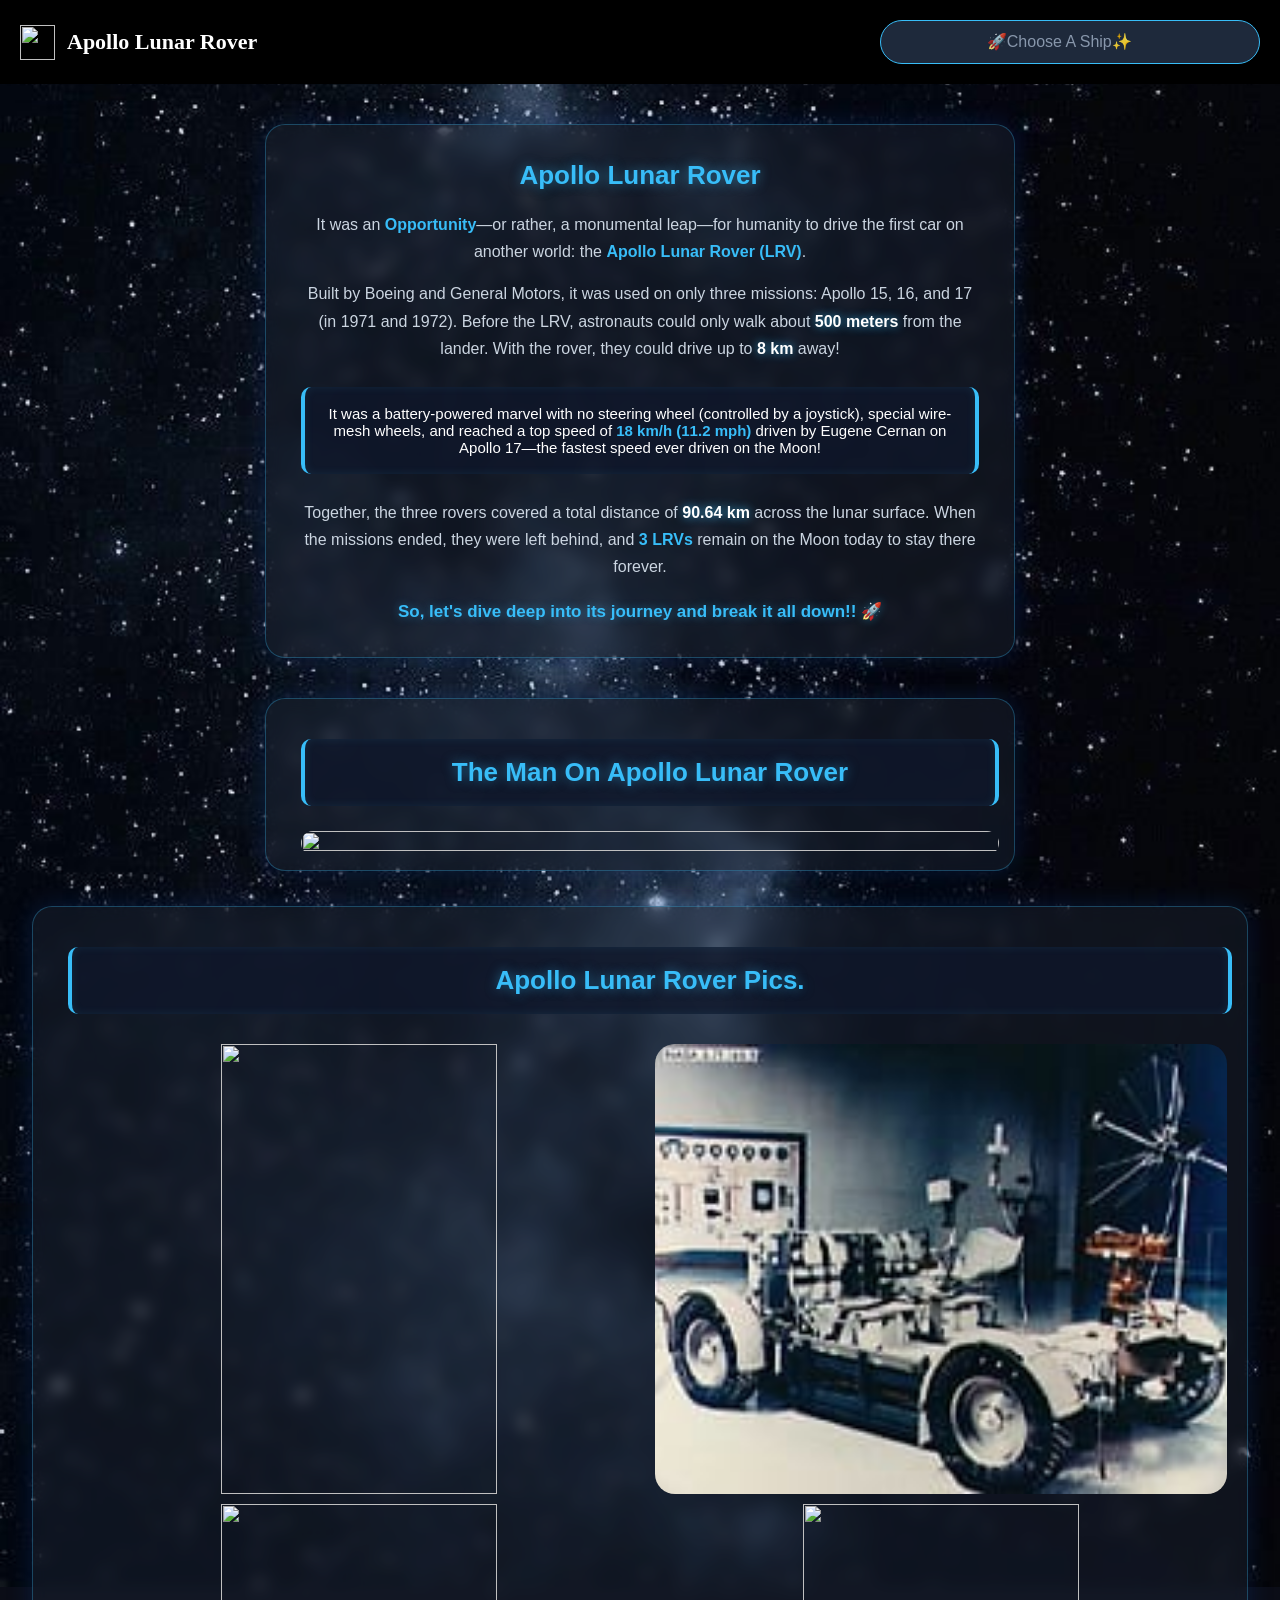
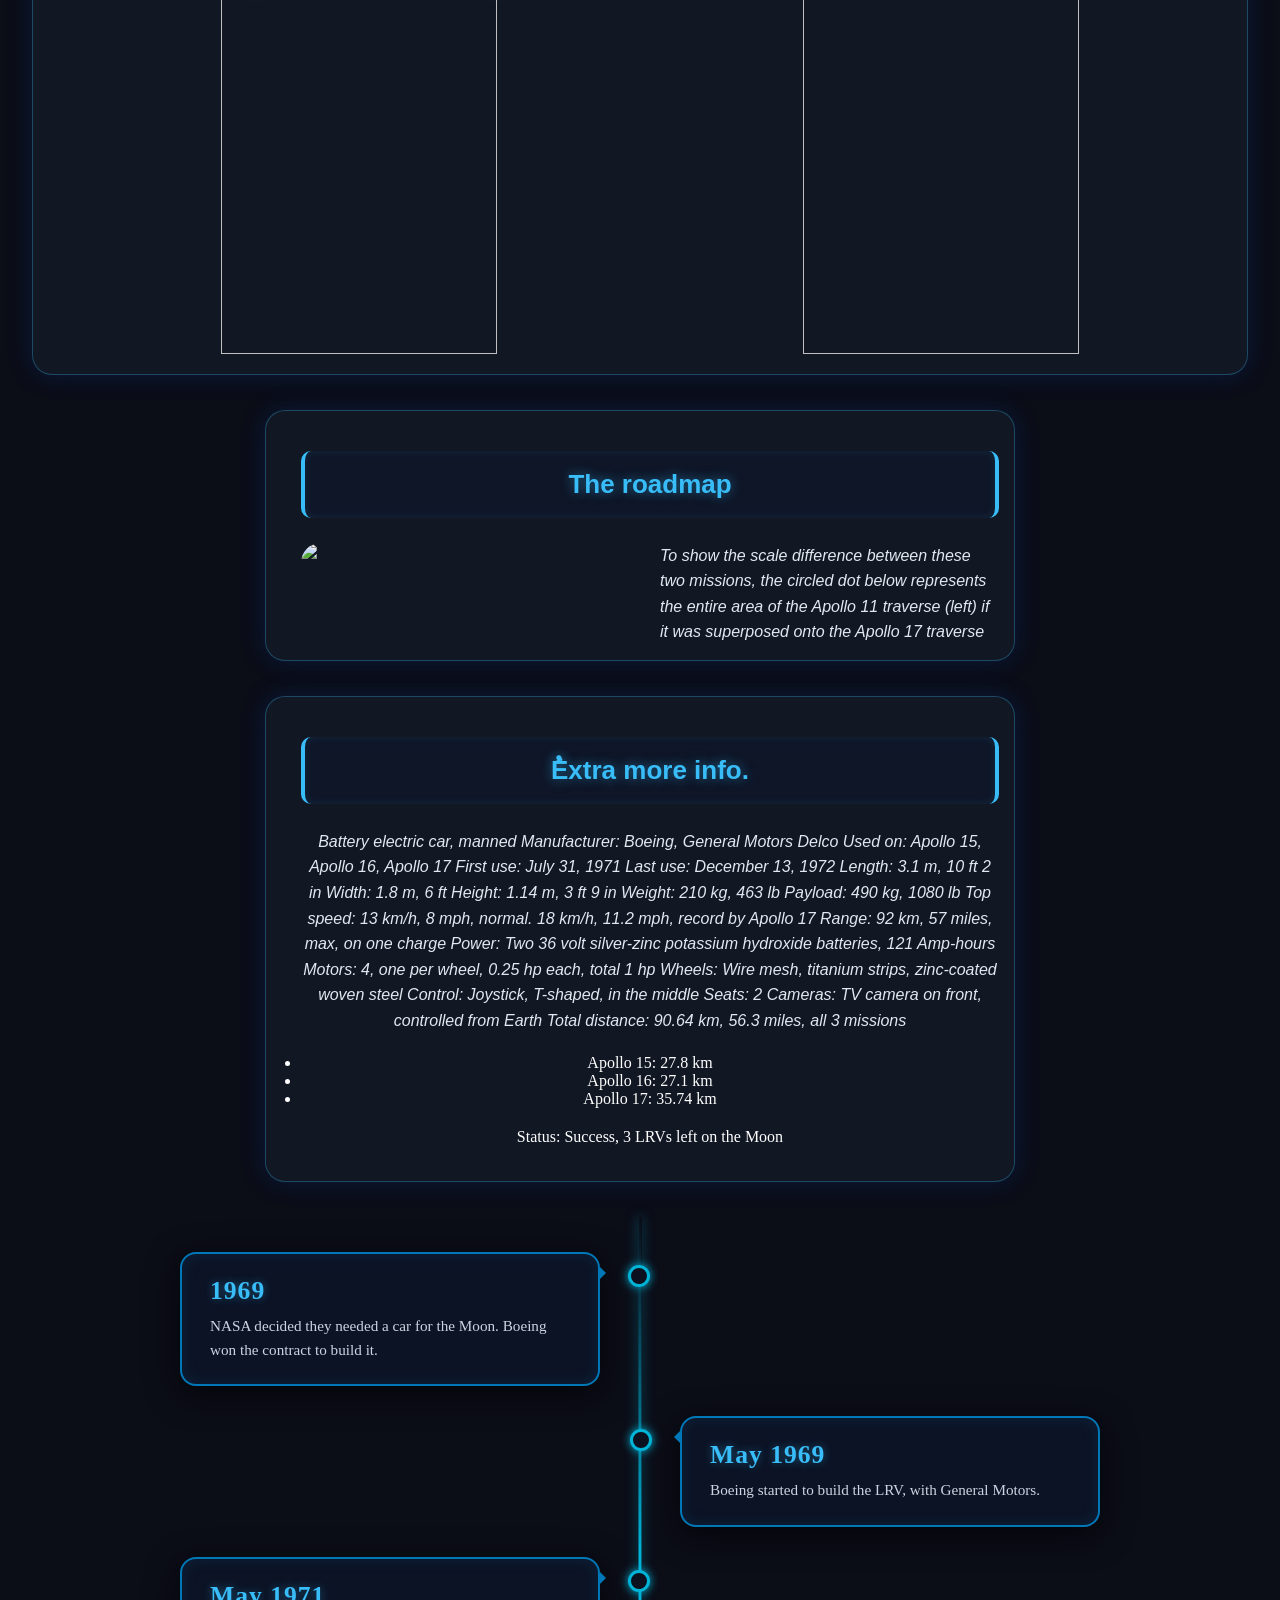
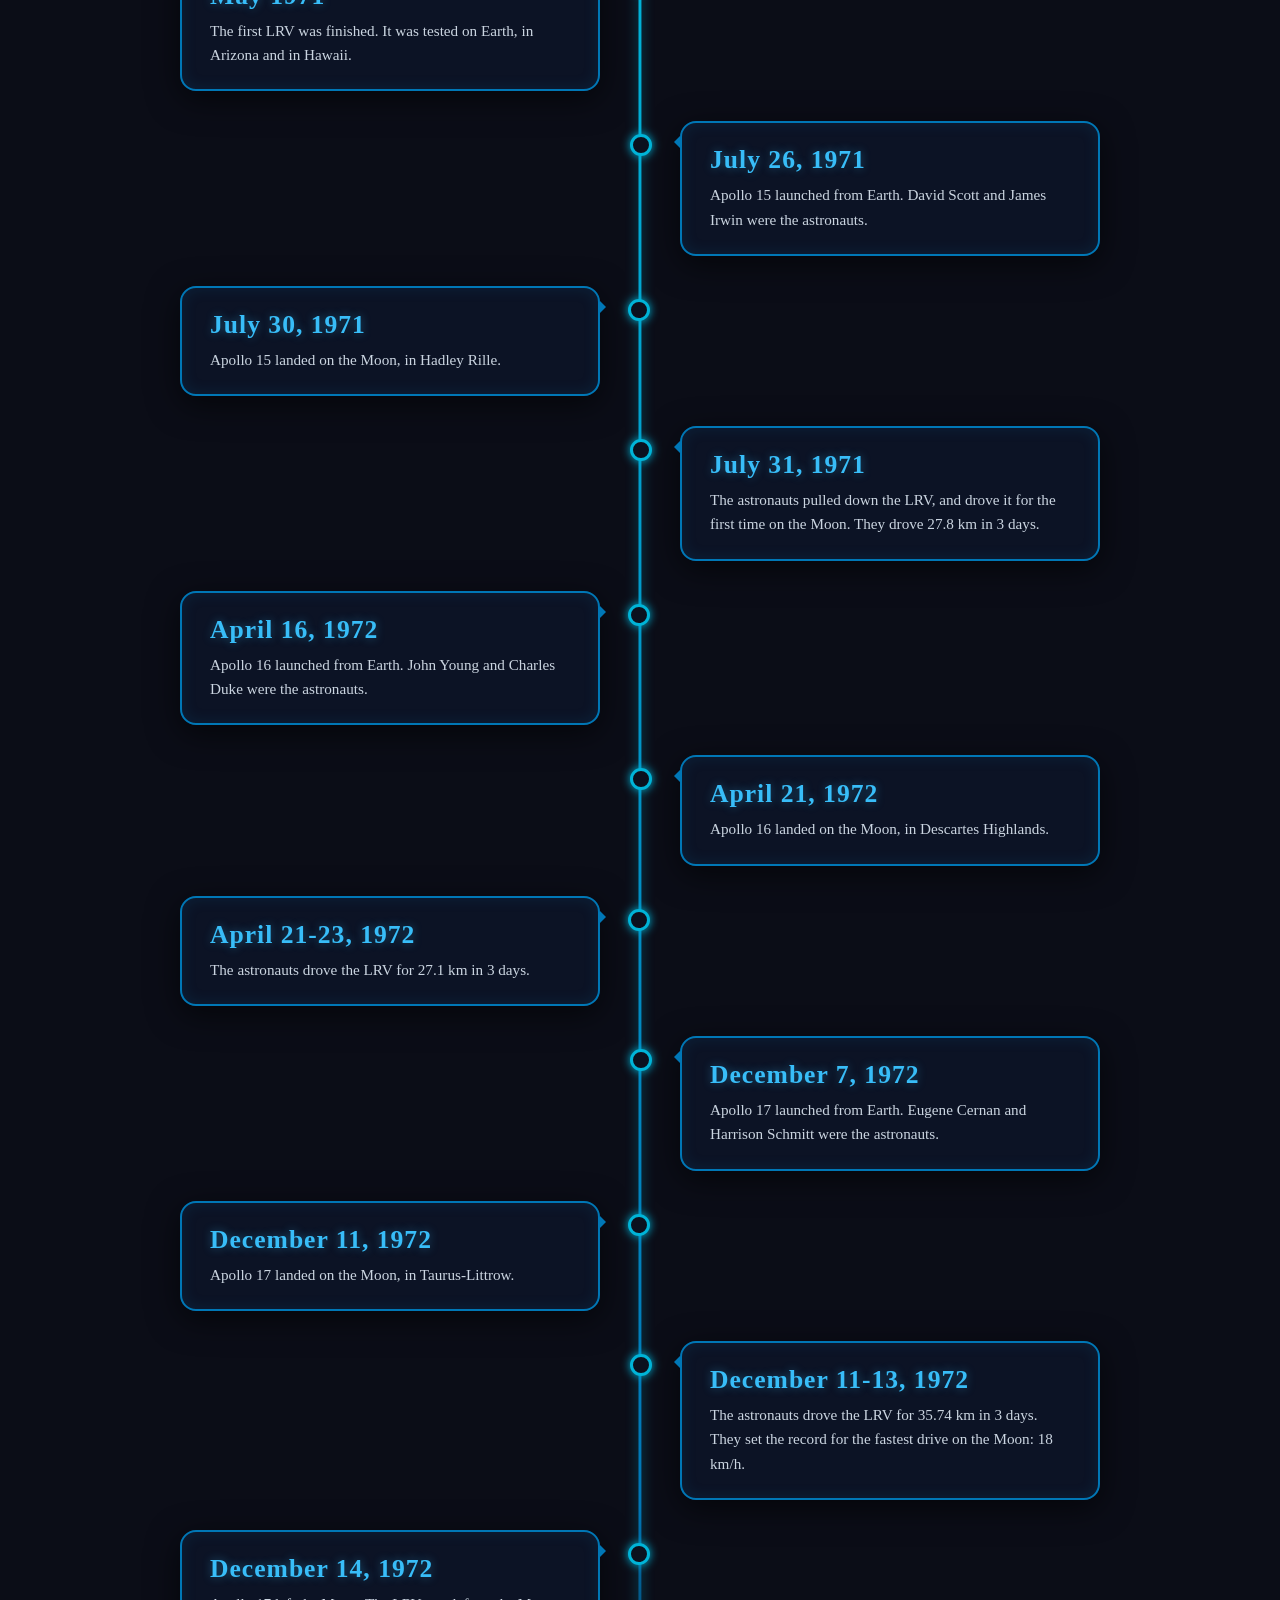
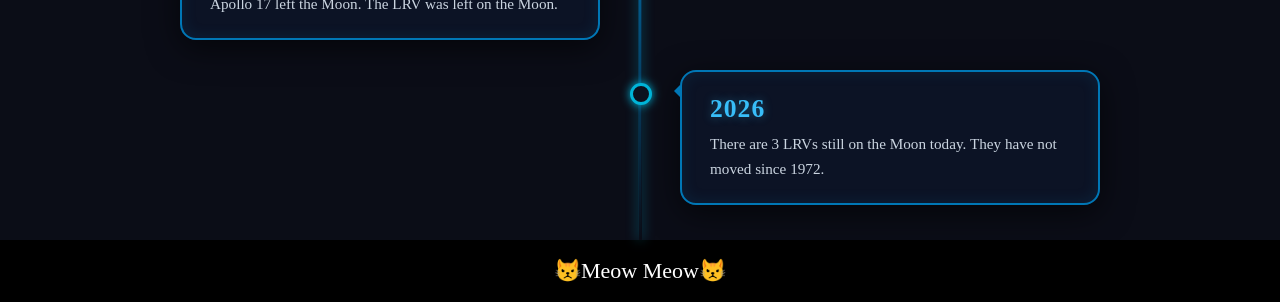
==== Appollo.html @ f1a30b34 "Add files via upload" ====
<!DOCTYPE html>
<html lang="en">
<head>
    <meta charset="UTF-8">
    <meta name="viewport" content="width=device-width, initial-scale=1.0">
    <title>Apollo Lunar Rover</title>
    <link rel="icon" href="e:\Nasa\NASA (artemis __)-Photoroom.png">
    <link rel="stylesheet" href="Style-Appollo.css">
</head>

<body>
    <header>
        <img src="e:\Nasa\After edit.png"> 
        <h1>Apollo Lunar Rover</h1> 


        <div class="ship-container">
    <input list="Ship" id="Ships Aviable" name="Ship Choose" placeholder="🚀Choose A Ship✨" oninput="navigateShip(this)">

    <datalist id="Ship">
        <option value="Home">
        <option value="Spirit">
        <option value="Opportunity">
        <option value="PERSEVERANCE">
        <option value="Curiosity">
        <option value="Quiz">
        
    </datalist>
    </div>

    <script>
        function navigateShip(input) {
        const selectedValue = input.value;
        if (selectedValue === "Home") {
        window.location.href = "index.html";
        }
        else if (selectedValue === "Spirit"){
        window.location.href = "Spirit.html"
        }
        else if (selectedValue === "Opportunity"){
        window.location.href = "Opportunity.html"
        }
        else if (selectedValue === "PERSEVERANCE"){
        window.location.href = "PERSEVERANCE.html"
        }
        else if (selectedValue === "Curiosity"){
        window.location.href = "Curiosity.html"
        }
        else if (selectedValue === "Quiz"){
        window.location.href = "Quiz.html"
        }
    }

    </script>

    </header>

    <!-- klam about it -->

    <div class="opportunity-section">
    <div class="opportunity-card">
    <h2 class="opp-title">Apollo Lunar Rover</h2>
    <div class="lunar-rover-container">
        <p class="opp-text">
            It was an <span class="highlight">Opportunity</span>—or rather, a monumental leap—for humanity to drive the first car on another world: the <span class="highlight">Apollo Lunar Rover (LRV)</span>.
        </p>

        <p class="opp-text">
            Built by Boeing and General Motors, it was used on only three missions: Apollo 15, 16, and 17 (in 1971 and 1972). Before the LRV, astronauts could only walk about <span class="glow-number">500 meters</span> from the lander. With the rover, they could drive up to <span class="glow-number">8 km</span> away!
        </p>

        <div class="opp-highlight-box">
            <p>
            It was a battery-powered marvel with no steering wheel (controlled by a joystick), special wire-mesh wheels, and reached a top speed of <strong>18 km/h (11.2 mph)</strong> driven by Eugene Cernan on Apollo 17—the fastest speed ever driven on the Moon!
            </p>
        </div>

        <p class="opp-text">
            Together, the three rovers covered a total distance of <span class="glow-number">90.64 km</span> across the lunar surface. When the missions ended, they were left behind, and <span class="highlight">3 LRVs</span> remain on the Moon today to stay there forever.
        </p>

        <p class="opp-footer-text">So, let's dive deep into its journey and break it all down!! 🚀</p>
        </div>
  </div>
</div>

    <!-- pic1 -->
    <center><div class="Detailed-box">
        <h2 class="details-text">The Man On Apollo Lunar Rover</h2>
        <img class="details" src="E:\Nasa\Website\Pics of Apollo\Appollo Pics (4).jpeg">
    </div></center>

    <!-- pics2 of hover -->
    <center><div class="oprtunity-Hover">
        <div class="Text"> <h2 class="Opportunity-Hover-text">Apollo Lunar Rover Pics.</h2></div>
        <div class="two-pic1">
        <img class="details1" src="E:\Nasa\Website\Pics of Apollo\Appollo Pics (5).jpeg">
        <img class="details1" src="Pics of Apollo/Appollo Pics (2).jpeg">
        <img class="details1" src="E:\Nasa\Website\Pics of Apollo\Appollo Pics (3).jpeg">
        <img class="details1" src="E:\Nasa\Website\Pics of Apollo\Appollo Pics (1).jpeg">     
        </div>
    </div></center>

    <!-- Last pic roadmap -->
    <center><div class="Roadmap-box">
        <h2 class="Roadmap-text">The roadmap</h2>
        <dev class="Talk-img">
            <img class="roadmap" src="E:\Nasa\Website\Pics of Apollo\Roadmap.jpeg">
            <p class="Roadmap-talk">
                To show the scale difference between these two missions, the circled
                 dot below represents the entire area of the Apollo 11 traverse (left)
                  if it was superposed onto the Apollo 17 traverse</p>
        </dev>
    </div></center>

    <!-- Comp. -->
    <center><div class="Rec-box">
        <h2 class="Rec-text">ُExtra more info.</h2>
        <dev class="Rec-Talk"> 
            <!-- dir="ltr"  style="text-align: left;" -->
            <!-- <img class="Record" src="Pics of oprtunity ship/comp.jpeg"> -->
            <p class="Records-talk">
                Battery electric car, manned
                Manufacturer: Boeing, General Motors Delco
                Used on: Apollo 15, Apollo 16, Apollo 17
                First use: July 31, 1971
                Last use: December 13, 1972
                Length: 3.1 m, 10 ft 2 in
                Width: 1.8 m, 6 ft
                Height: 1.14 m, 3 ft 9 in
                Weight: 210 kg, 463 lb
                Payload: 490 kg, 1080 lb
                Top speed: 13 km/h, 8 mph, normal. 18 km/h, 11.2 mph, record by Apollo 17
                Range: 92 km, 57 miles, max, on one charge
                Power: Two 36 volt silver-zinc potassium hydroxide batteries, 121 Amp-hours
                Motors: 4, one per wheel, 0.25 hp each, total 1 hp
                Wheels: Wire mesh, titanium strips, zinc-coated woven steel
                Control: Joystick, T-shaped, in the middle
                Seats: 2
                Cameras: TV camera on front, controlled from Earth
                Total distance: 90.64 km, 56.3 miles, all 3 missions
                <ul> 
                <li>Apollo 15: 27.8 km</li>
                <li>Apollo 16: 27.1 km</li>
                <li>Apollo 17: 35.74 km</li>
                </ul>
                Status: Success, 3 LRVs left on the Moon
                </p>
        </dev>
    </div></center>

    <!-- <p>
        Opportunity Rover, It was an Opportunity to uncover the mysteries of Mars
        to search if life in Mars have been ever existed even at early 
        lifes. Opportunity Rover had gave us more than 217 tousend of picture.
        But it couldn't prove that life ever existed on Mars; it only collected clues suggesting 
        that Mars once had liquid water and other conditions that might have been suitable for life to exist.
        Also it was originally designed to last for a 90 Martian days = (92.5 Earth days)
        ,But it exceeded it all by 14 years, 47 days. Which was a scintfic marvel. 
        So, let's dive deep into its journey and break it all down!!
    </p> -->

    
    <!-- Timeline -->
    <dev class="Timeline">
        <dev class="c1">
            <dev class="2003">
                <h2>1969</h2>
                <p>NASA decided they needed a car for the Moon. Boeing won the contract to build it.</p>
            </dev>
        </dev>
        <dev class="c2">
            <dev class="2004.1">
                <h2>May 1969</h2>
                <p>Boeing started to build the LRV, with General Motors.</p>
            </dev>
        </dev>
        <dev class="c3">
            <dev class="2004.2">
                <h2>May 1971</h2>
                <p>The first LRV was finished. It was tested on Earth, in Arizona and in Hawaii.</p>
            </dev>
        </dev>
        <dev class="c4">
            <dev class="2005">
                <h2>July 26, 1971</h2>
                <p>Apollo 15 launched from Earth. David Scott and James Irwin were the astronauts.</p>
            </dev>
        </dev>
        <dev class="c5">
            <dev class="2011">
                <h2>July 30, 1971</h2>
                <p>Apollo 15 landed on the Moon, in Hadley Rille.</p>
            </dev>
        </dev>
        <dev class="c6">
            <dev class="2015">
                <h2>July 31, 1971</h2>
                <p>The astronauts pulled down the LRV, and drove it for the first time on the Moon. They drove 27.8 km in 3 days.</p>
            </dev>  
        </dev>
        <dev class="c7">
            <dev class="2018">
                <h2>April 16, 1972</h2>
                <p>Apollo 16 launched from Earth. John Young and Charles Duke were the astronauts.</p>
            </dev>
        </dev>
        <dev class="c8">
            <dev class="2019">
                <h2>April 21, 1972</h2>
                <p>Apollo 16 landed on the Moon, in Descartes Highlands.</p>
            </dev>
        </dev>
        <dev class="c7">
            <dev class="2019">
                <h2>April 21-23, 1972</h2>
                <p>The astronauts drove the LRV for 27.1 km in 3 days.</p>
            </dev>
        </dev>
        <dev class="c8">
            <dev class="2019">
                <h2>December 7, 1972</h2>
                <p>Apollo 17 launched from Earth. Eugene Cernan and Harrison Schmitt were the astronauts.</p>
            </dev>
        </dev>
        <dev class="c7">
            <dev class="2019">
                <h2>December 11, 1972</h2>
                <p>Apollo 17 landed on the Moon, in Taurus-Littrow.</p>
            </dev>
        </dev>
        <dev class="c8">
            <dev class="2019">
                <h2>December 11-13, 1972</h2>
                <p>The astronauts drove the LRV for 35.74 km in 3 days. They set the record for the fastest drive on the Moon: 18 km/h.</p>
            </dev>
        </dev>
        <dev class="c7">
            <dev class="2019">
                <h2>December 14, 1972</h2>
                <p>Apollo 17 left the Moon. The LRV was left on the Moon.</p>
            </dev>
        </dev>
        <dev class="c8">
            <dev class="2019">
                <h2>2026</h2>
                <p>There are 3 LRVs still on the Moon today. They have not moved since 1972.</p>
            </dev>
        </dev>

    </dev>


<!-- footer -->
    <footer>
        <p>😾Meow Meow😾</p>

    </footer>

</body>
</html>
---- Style-Appollo.css ----
/* body{
    background-color: #0b0d17;
} */

body {
    background-image: url('Pics of oprtunity ship/mmmmmm.jpg');
    background-color: #0b0d17;
    background-size: cover;
    background-position: center;
    background-repeat: no-repeat;
    background-attachment: fixed;
    color: #ffffff;
    min-height: 100vh;
}

*{
    margin: 0;
    padding: 0;
    box-sizing: border-box;
} 
header{
    background-color:black;
    padding: 20px;
    color:white;
    display: flex;
    align-items: center;
    gap: 12px;
}
header img{
    width: 35px;
    height: 35px;
    object-fit: contain;
}
header h1{
  font-size: 22px;
  line-height: 1;
  white-space: nowrap;
  font-family: 'Times New Roman', Times, serif;
}

.ship-container {
  display: flex;
  justify-content: right;
  align-items: right;
  margin: 0% auto;
  width: 100%;
}

.ship-container input {
  width: 100%;
  max-width: 380px;            
  padding: 12px 20px;
  font-size: 16px;
  font-weight: 500;
  text-align: center;         
  color: #ffffff;             
  background-color: #1e293b;   
  border: 1.5px solid #38bdf8;    
  border-radius: 30px;        
  outline: none;
  transition: all 0.3s ease;
}

.ship-container input::placeholder {
  color: #94a3b8;
  opacity: 0.9;
}

.ship-container input:hover,
.ship-container input:focus {
  border-color: #0284c7;
  box-shadow: 0 0 15px rgba(56, 189, 248, 0.4);
  background-color: #0f172a;
}
/* Text */
.opportunity-section {
  width: 95%;
  display: flex;
  justify-content: center;
  align-items: center;
  padding: 40px 20px;
  width: 100%;
}

.opportunity-card {
  max-width: 750px;
  background-color: rgba(30, 41, 59, 0.4);
  border: 1.5px solid rgba(56, 189, 248, 0.3);
  border-radius: 20px;
  padding: 35px;
  backdrop-filter: blur(8px);
  box-shadow: 0 0 25px rgba(11, 61, 145, 0.3);
  text-align: center;
}

.opp-title {
  font-family: 'Orbitron', sans-serif;
  font-size: 26px;
  font-weight: 700;
  color: #38bdf8;
  margin-bottom: 20px;
  text-shadow: 0 0 12px rgba(56, 189, 248, 0.5);
}

.opp-text {
  font-family: 'Inter', sans-serif;
  font-size: 16px;
  line-height: 1.7;
  color: #cbd5e1;
  margin-bottom: 15px;
}

.highlight {
  color: #38bdf8;
  font-weight: 600;
}

.glow-number {
  color: #ffffff;
  font-family: 'Orbitron', sans-serif;
  font-weight: 700;
  text-shadow: 0 0 10px rgba(56, 189, 248, 0.8);
}

.opp-highlight-box {
  background-color: rgba(15, 23, 42, 0.8);
  border-left: 4px solid #38bdf8;
  border-right: 4px solid #38bdf8;
  border-radius: 10px;
  padding: 18px;
  margin: 25px 0;
  font-family: 'Inter', sans-serif;
  font-size: 15px;
  color: #ffffff;
  box-shadow: inset 0 0 10px rgba(56, 189, 248, 0.1);
}

.opp-highlight-box strong {
  color: #38bdf8;
}

.opp-footer-text {
  font-family: 'Orbitron', sans-serif;
  font-size: 17px;
  color: #38bdf8;
  margin-top: 20px;
  font-weight: 600;
  text-shadow: 0 0 10px rgba(56, 189, 248, 0.4);
}

/*first detailed pic*/

.Detailed-box {
  max-width: 750px;
  width: 95%;
  background-color: rgba(30, 41, 59, 0.4);
  border: 1.5px solid rgba(56, 189, 248, 0.3);
  border-radius: 20px;
  padding: 15px 15px 15px 35px;
  backdrop-filter: blur(8px);
  box-shadow: 0 0 25px rgba(11, 61, 145, 0.3);
  text-align: center;
  box-sizing: border-box;
}

.details-text{
  background-color: rgba(15, 23, 42, 0.8);
  border-left: 4px solid #38bdf8;
  border-right: 4px solid #38bdf8;
  border-radius: 10px;
  padding: 18px;
  margin: 25px 0;
  font-family: 'Inter', sans-serif;
  font-size: 15px;
  color: #ffffff;
  box-shadow: inset 0 0 10px rgba(56, 189, 248, 0.1);
  font-size: 26px;
  font-weight: 700;
  color: #38bdf8;
  text-shadow: 0 0 12px rgba(56, 189, 248, 0.5);
}
.details {
  width: 100%;
  height: 100%;

  object-fit: cover;
  object-position: center; 
  display: block;
  border-radius: 20px;
}

/*new couple of pics*/

.oprtunity-Hover{
  background-color: rgba(30, 41, 59, 0.4);
  border: 1.5px solid rgba(56, 189, 248, 0.3);
  border-radius: 20px;
  padding: 15px 15px 15px 35px;
  backdrop-filter: blur(8px);
  box-shadow: 0 0 25px rgba(11, 61, 145, 0.3);
  text-align: center;
  margin-top: 35px;
  margin-bottom: 35px;
  gap: 20px;
  width: 95%;
  max-width: 100%;
  box-sizing: border-box;
}

.Text{
    .Opportunity-Hover-text{
    background-color: rgba(15, 23, 42, 0.8);
    border-left: 4px solid #38bdf8;
    border-right: 4px solid #38bdf8;
    border-radius: 10px;
    padding: 18px;
    margin: 25px 0;
    font-family: 'Inter', sans-serif;
    font-size: 15px;
    color: #ffffff;
    box-shadow: inset 0 0 10px rgba(56, 189, 248, 0.1);
    font-size: 26px;
    font-weight: 700;
    color: #38bdf8;
    text-shadow: 0 0 12px rgba(56, 189, 248, 0.5);
    }
}


.two-pic1 {
    display: flex;
    flex-wrap: wrap;
    justify-content: center;
    width: 100%;
    margin: 0 auto;
}

/* تنسيق الصور والمسافة بينهم باستخدام margin */
.details1 {
    width: calc(50% - 10px); /* كل صورة تاخد نص السطح مطروح منها مسافة بسيطة */
    height: 450px;
    object-fit: cover;
    object-position: center;
    border-radius: 20px;
    margin: 5px; /* المسافة من كل الاتجاهات (فوق، تحت، يمين، شمال) */
}




/*.two-pic1 {
    display: grid;
    grid-template-columns: repeat(2, 1fr);
    gap: 15px; 
    width: 100%;
}


.details1 {
  gap: 0px;
    width: 90%;
    height: 90%; 
    object-fit: cover; 
    object-position: center;
    border-radius: 20px; 
}*/




/* Roadmap */

.Roadmap-box {
  max-width: 750px;
  width: 95%;
  background-color: rgba(30, 41, 59, 0.4);
  border: 1.5px solid rgba(56, 189, 248, 0.3);
  border-radius: 20px;
  padding: 15px 15px 15px 35px;
  backdrop-filter: blur(8px);
  box-shadow: 0 0 25px rgba(11, 61, 145, 0.3);
  text-align: center;
  box-sizing: border-box;
  margin-bottom: 35px;

}

.Roadmap-text{
  background-color: rgba(15, 23, 42, 0.8);
  border-left: 4px solid #38bdf8;
  border-right: 4px solid #38bdf8;
  border-radius: 10px;
  padding: 18px;
  margin: 25px 0;
  font-family: 'Inter', sans-serif;
  font-size: 15px;
  color: #ffffff;
  box-shadow: inset 0 0 10px rgba(56, 189, 248, 0.1);
  font-size: 26px;
  font-weight: 700;
  color: #38bdf8;
  text-shadow: 0 0 12px rgba(56, 189, 248, 0.5);
}

.roadmap{
  width: 50%;
  height: auto;

  object-fit: cover;
  object-position: center; 
  display: block;
  border-radius: 20px;
}
.Talk-img{
    display: flex;
    gap: 20px;
    object-fit: cover;
}
.Roadmap-talk{
  width: 50%;
  font-family: 'Inter', sans-serif;
  font-size: 16px;
  line-height: 1.6;
  color: #e2e8f0;
  text-align: left;
  font-style: italic;
}


/* Records */

.Rec-box {
  max-width: 750px;
  width: 95%;
  background-color: rgba(30, 41, 59, 0.4);
  border: 1.5px solid rgba(56, 189, 248, 0.3);
  border-radius: 20px;
  padding: 15px 15px 15px 35px;
  backdrop-filter: blur(8px);
  box-shadow: 0 0 25px rgba(11, 61, 145, 0.3);
  text-align: center;
  box-sizing: border-box;
  margin-bottom: 35px;
}

.Rec-text{
  background-color: rgba(15, 23, 42, 0.8);
  border-left: 4px solid #38bdf8;
  border-right: 4px solid #38bdf8;
  border-radius: 10px;
  padding: 18px;
  margin: 25px 0;
  font-family: 'Inter', sans-serif;
  font-size: 15px;
  color: #ffffff;
  box-shadow: inset 0 0 10px rgba(56, 189, 248, 0.1);
  font-size: 26px;
  font-weight: 700;
  color: #38bdf8;
  text-shadow: 0 0 12px rgba(56, 189, 248, 0.5);
}

.Record{
  width: auto;
  height: auto;

  object-fit: cover;
  object-position: center; 
  display: block;
  border-radius: 20px;
}
.Rec-Talk{
    display: flex;
    flex-direction: column;
    gap: 20px;
    object-fit: cover;
}
.Records-talk{
  width: auto;
  font-family: 'Inter', sans-serif;
  font-size: 16px;
  line-height: 1.6;
  color: #e2e8f0;
  font-style: italic;
  /* text-align: left; */
}


/* timetable */
dev {
  display: block;
  box-sizing: border-box;
}

.Timeline {
  position: relative;
  max-width: 1000px;
  margin: 0 auto;
  padding: 20px 0;
}

.Timeline::after {
  content: '';
  position: absolute;
  width: 3px;
  background: linear-gradient(180deg, transparent, #00b4d8 15%, #0077b6 85%, transparent);
  box-shadow: 0 0 12px rgba(0, 180, 216, 0.6);
  top: 0;
  bottom: 0;
  left: 50%;
  transform: translateX(-50%);
}

.Timeline > dev {
  padding: 15px 40px;
  position: relative;
  width: 50%;
}

.Timeline > dev::after {
  content: '';
  position: absolute;
  width: 16px;
  height: 16px;
  background-color: #0b111e;
  border: 3px solid #00b4d8;
  top: 28px;
  border-radius: 50%;
  z-index: 2;
  box-shadow: 0 0 10px #00b4d8;
}

.Timeline > dev > dev {
  padding: 22px 28px;
  background: rgba(13, 22, 41, 0.85);
  border: 2px solid #0077b6;
  border-radius: 16px;
  box-shadow: 0 8px 32px 0 rgba(0, 0, 0, 0.6),
              inset 0 0 15px rgba(0, 119, 182, 0.15);
  position: relative;
}

.Timeline h2 {
  margin: 0 0 8px 0;
  font-size: 1.6rem;
  color: #38bdf8;
  letter-spacing: 1px;
  text-shadow: 0 0 10px rgba(56, 189, 248, 0.4);
}

.Timeline p {
  margin: 0;
  font-size: 0.95rem;
  line-height: 1.6;
  color: #cbd5e1;
}

.c1, .c3, .c5, .c7 {
  left: 0;
}

.c1::after, .c3::after, .c5::after, .c7::after {
  right: -10px;
}

.c1::before, .c3::before, .c5::before, .c7::before {
  content: " ";
  position: absolute;
  top: 30px;
  right: 28px;
  border: 6px solid transparent;
  border-left-color: #0077b6;
  z-index: 1;
}

.c2, .c4, .c6, .c8 {
  left: 50%;
}

.c2::after, .c4::after, .c6::after, .c8::after {
  left: -10px;
}

.c2::before, .c4::before, .c6::before, .c8::before {
  content: " ";
  position: absolute;
  top: 30px;
  left: 28px;
  border: 6px solid transparent;
  border-right-color: #0077b6;
  z-index: 1;
}

@media screen and (max-width: 768px) {
  .Timeline::after {
    left: 20px;
  }

  .Timeline > dev {
    width: 100%;
    padding-left: 50px;
    padding-right: 15px;
  }

  .c1, .c2, .c3, .c4, .c5, .c6, .c7, .c8 {
    left: 0%;
  }

  .Timeline > dev::after {
    left: 12px !important;
  }

  .c1::before, .c3::before, .c5::before, .c7::before,
  .c2::before, .c4::before, .c6::before, .c8::before {
    left: 38px;
    border-color: transparent #0077b6 transparent transparent;
  }
}


footer{
    background-color: black;
    padding: 20px;
    color:white;
    display: flex;
    align-items: center;
    gap: 12px;

}

footer p{
  font-size: 22px;
  line-height: 1;
  white-space: nowrap;
  font-family: 'Times New Roman', Times, serif;

  text-align: center;
  width: 100%;
}
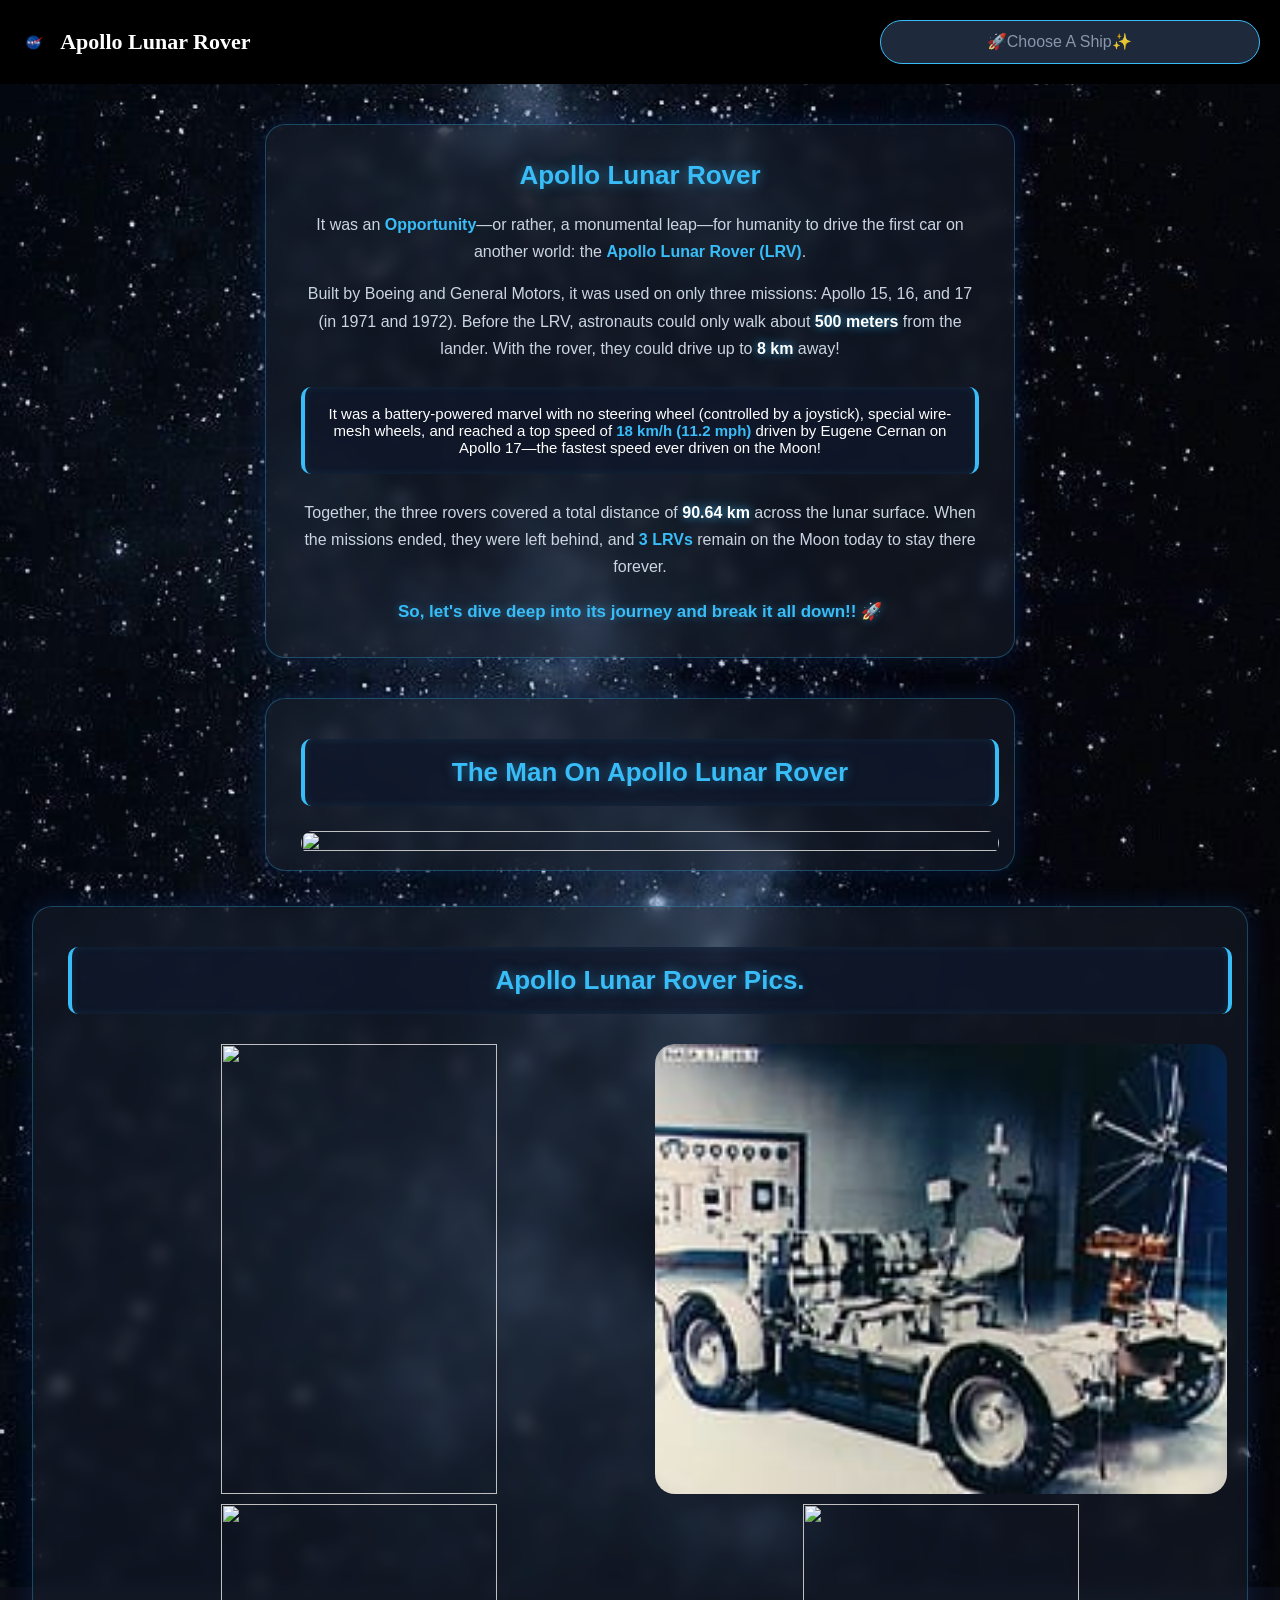
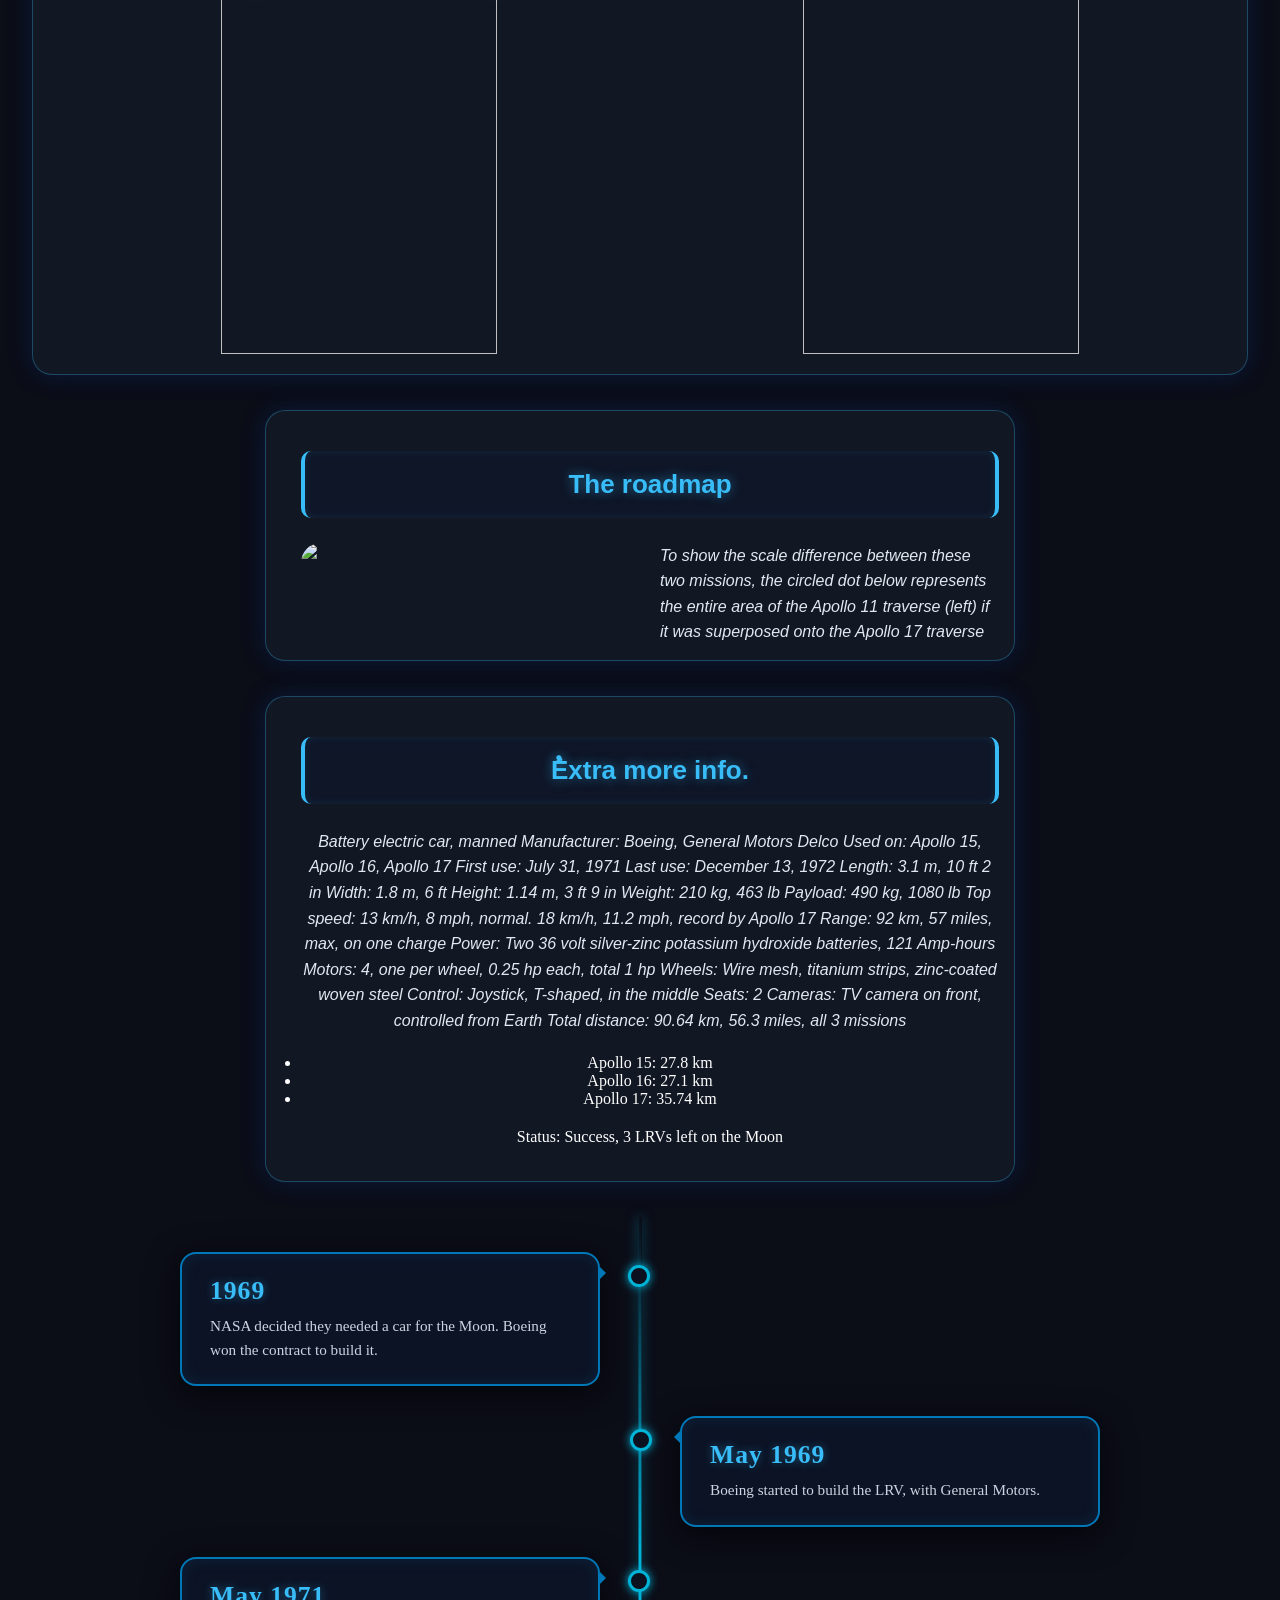
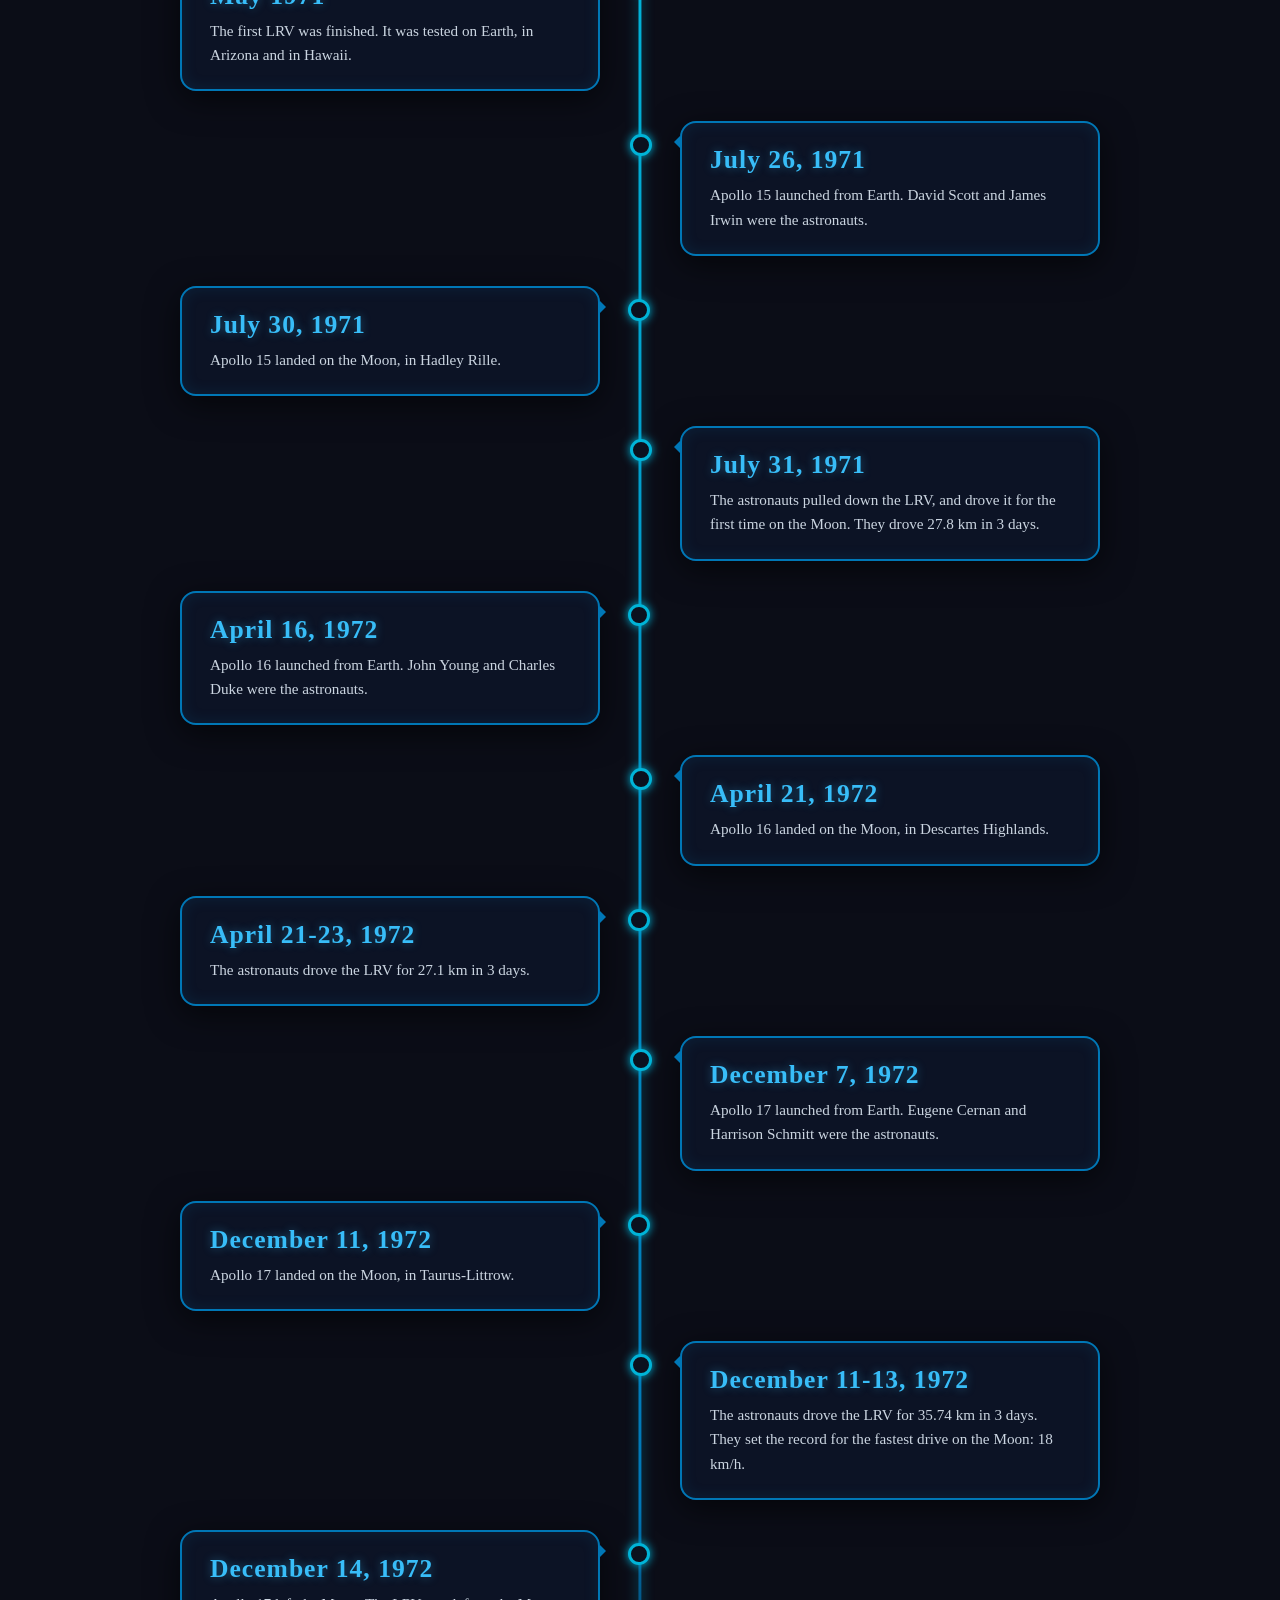
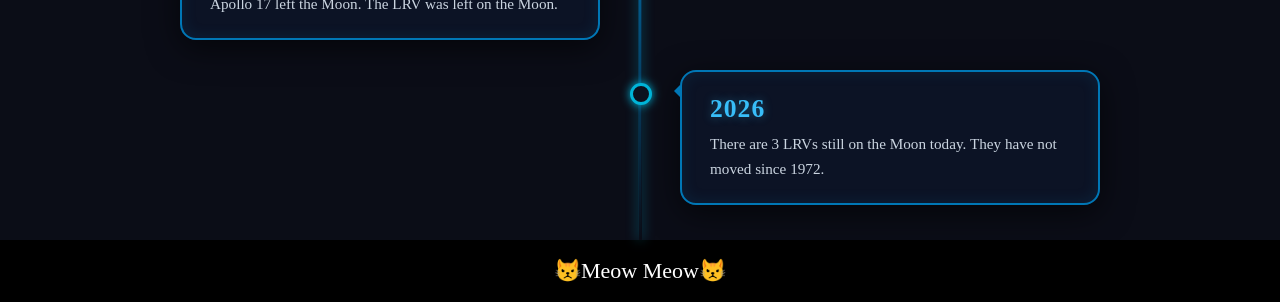
==== commit 2b4cd869: "Update Appollo.html" ====
--- a/Appollo.html
+++ b/Appollo.html
@@ -4,13 +4,13 @@
     <meta charset="UTF-8">
     <meta name="viewport" content="width=device-width, initial-scale=1.0">
     <title>Apollo Lunar Rover</title>
-    <link rel="icon" href="e:\Nasa\NASA (artemis __)-Photoroom.png">
+    <link rel="icon" href="NASA (artemis __)-Photoroom.png">
     <link rel="stylesheet" href="Style-Appollo.css">
 </head>
 
 <body>
     <header>
-        <img src="e:\Nasa\After edit.png"> 
+        <img src="NASA (artemis __)-Photoroom.png"> 
         <h1>Apollo Lunar Rover</h1> 
 
 
@@ -258,4 +258,4 @@
     </footer>
 
 </body>
-</html>+</html>
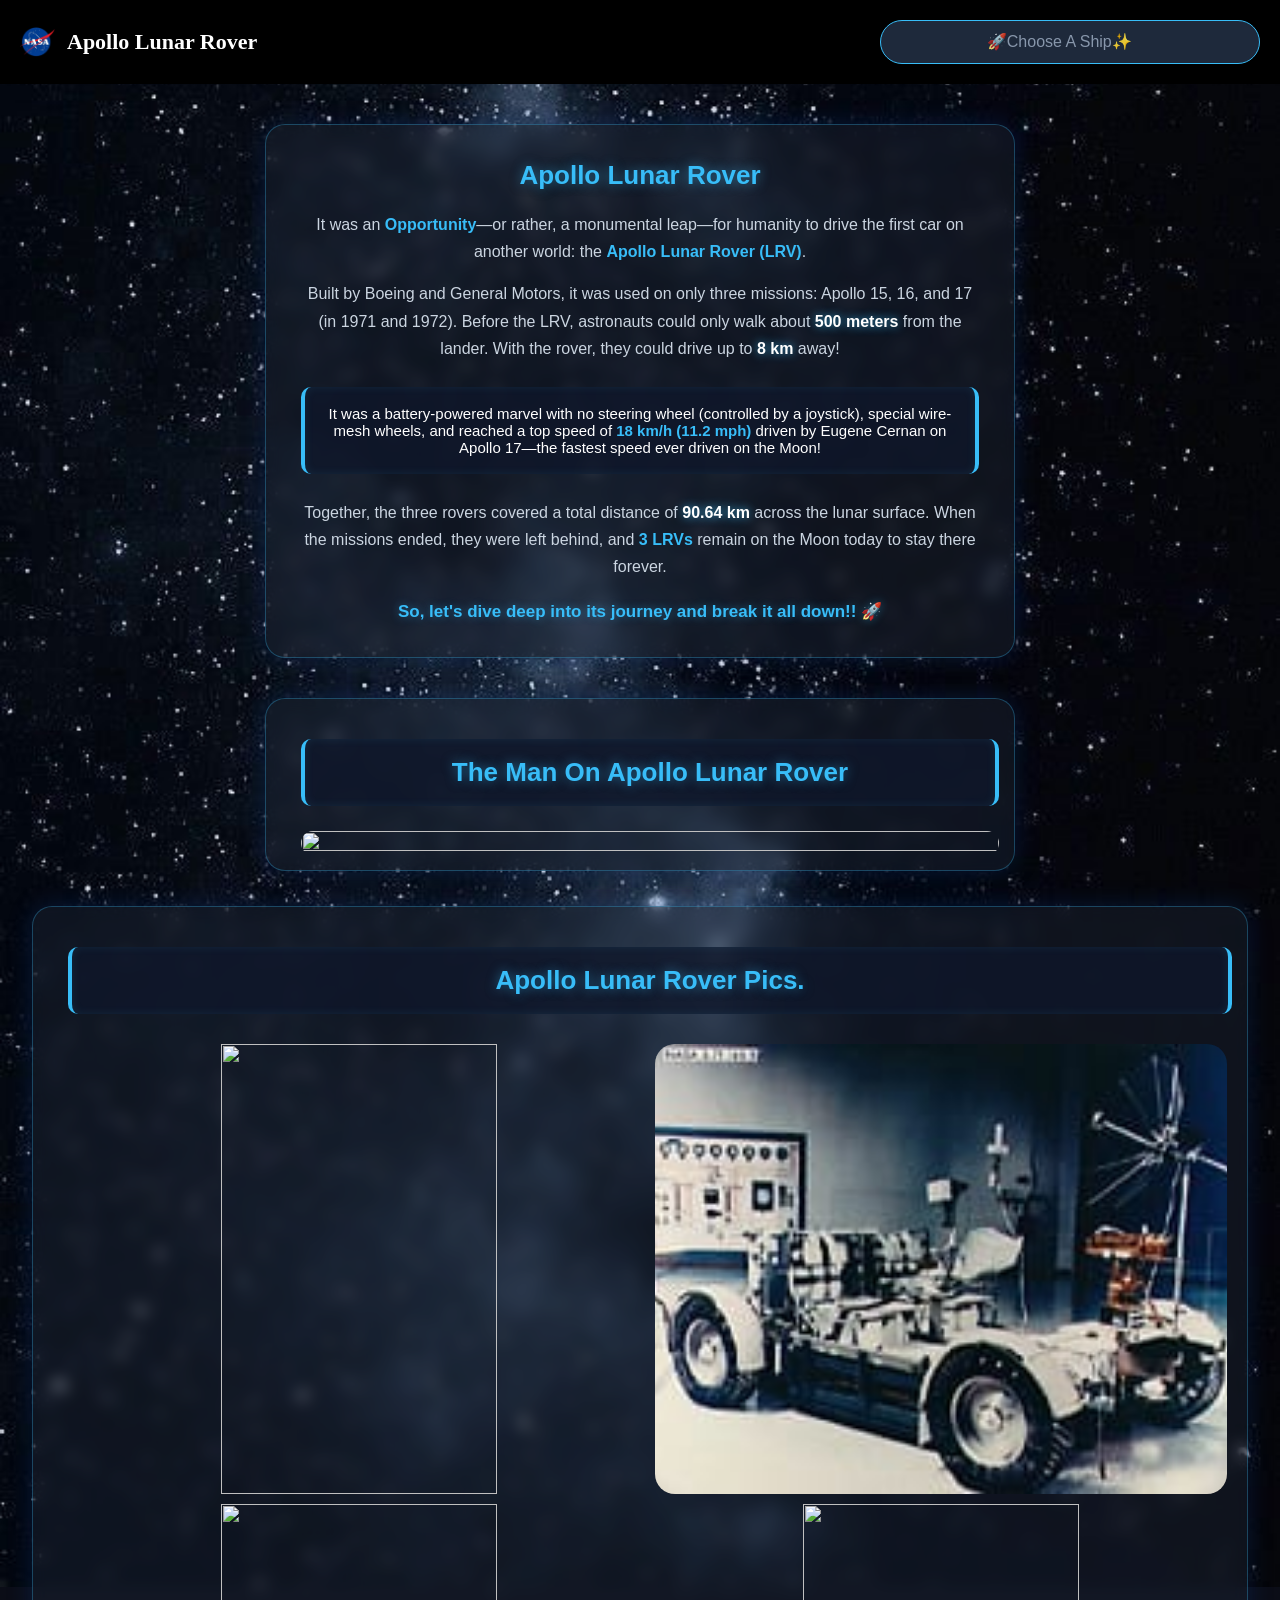
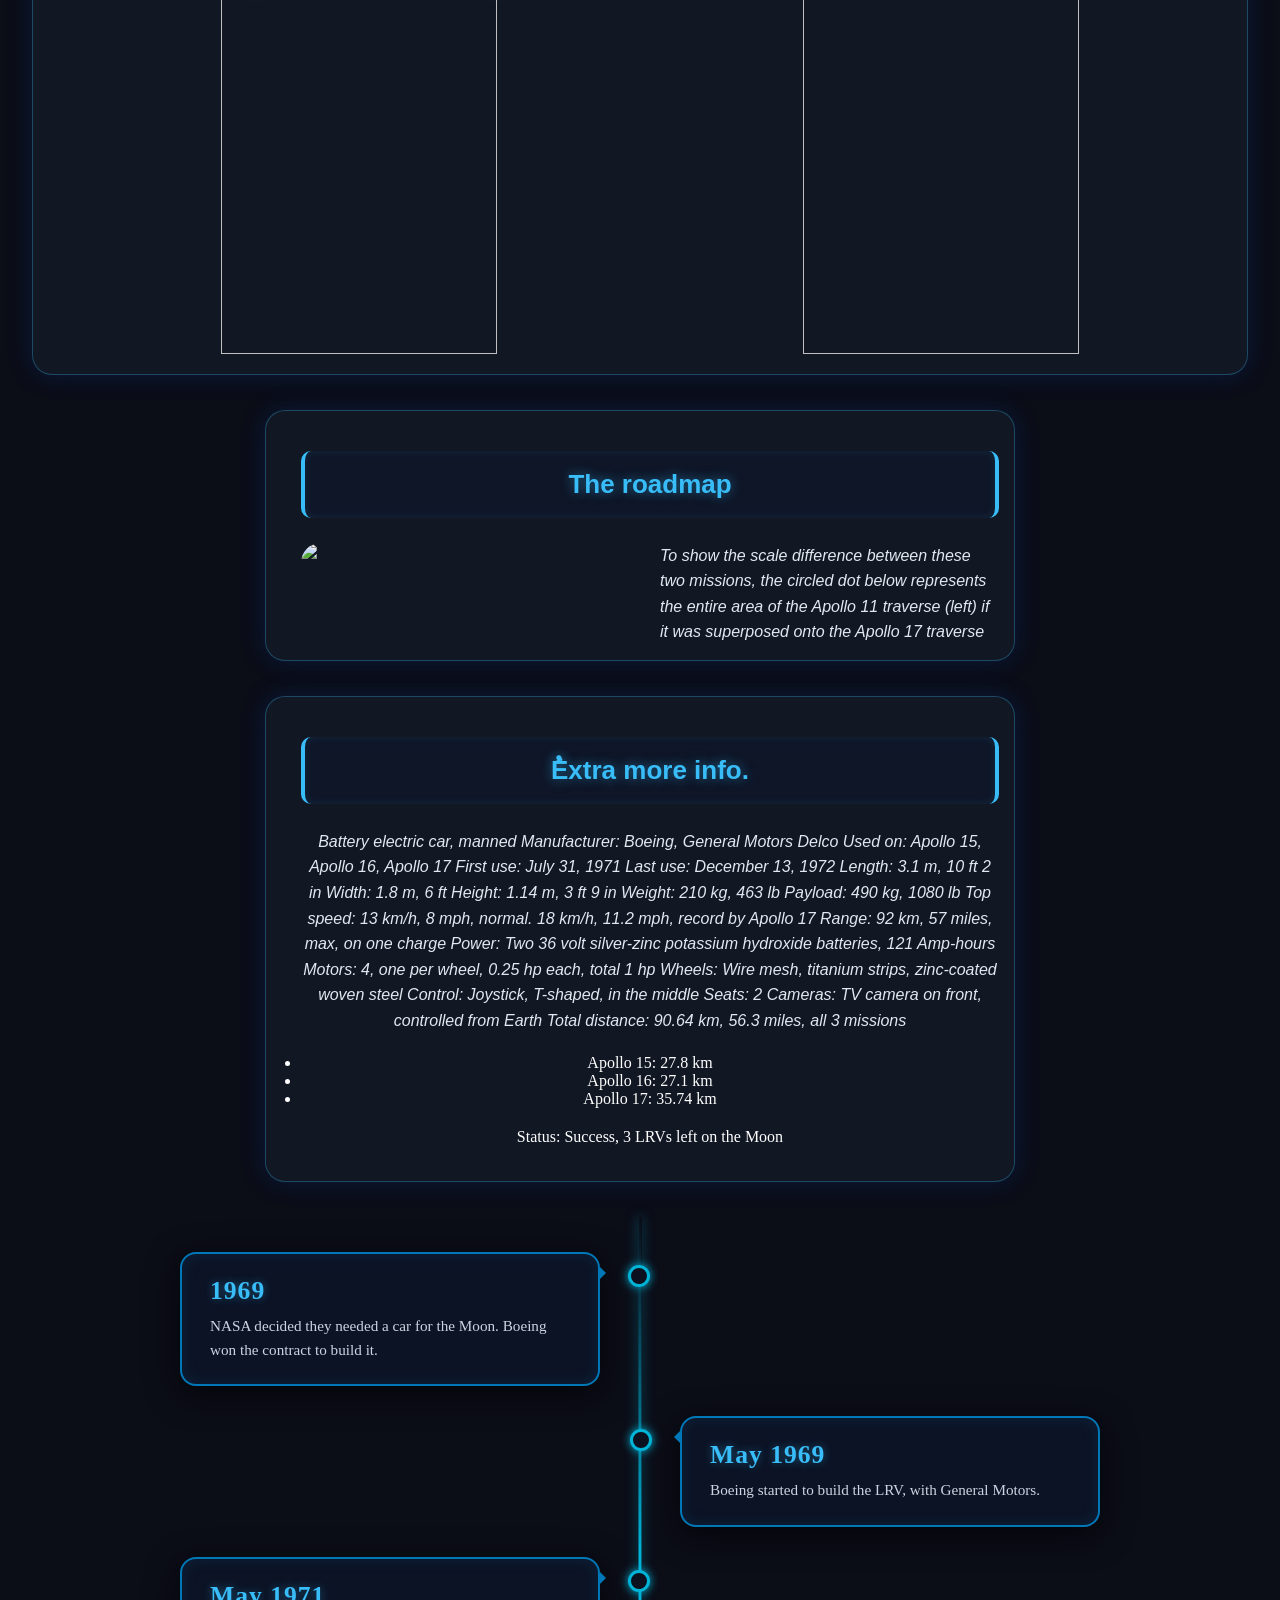
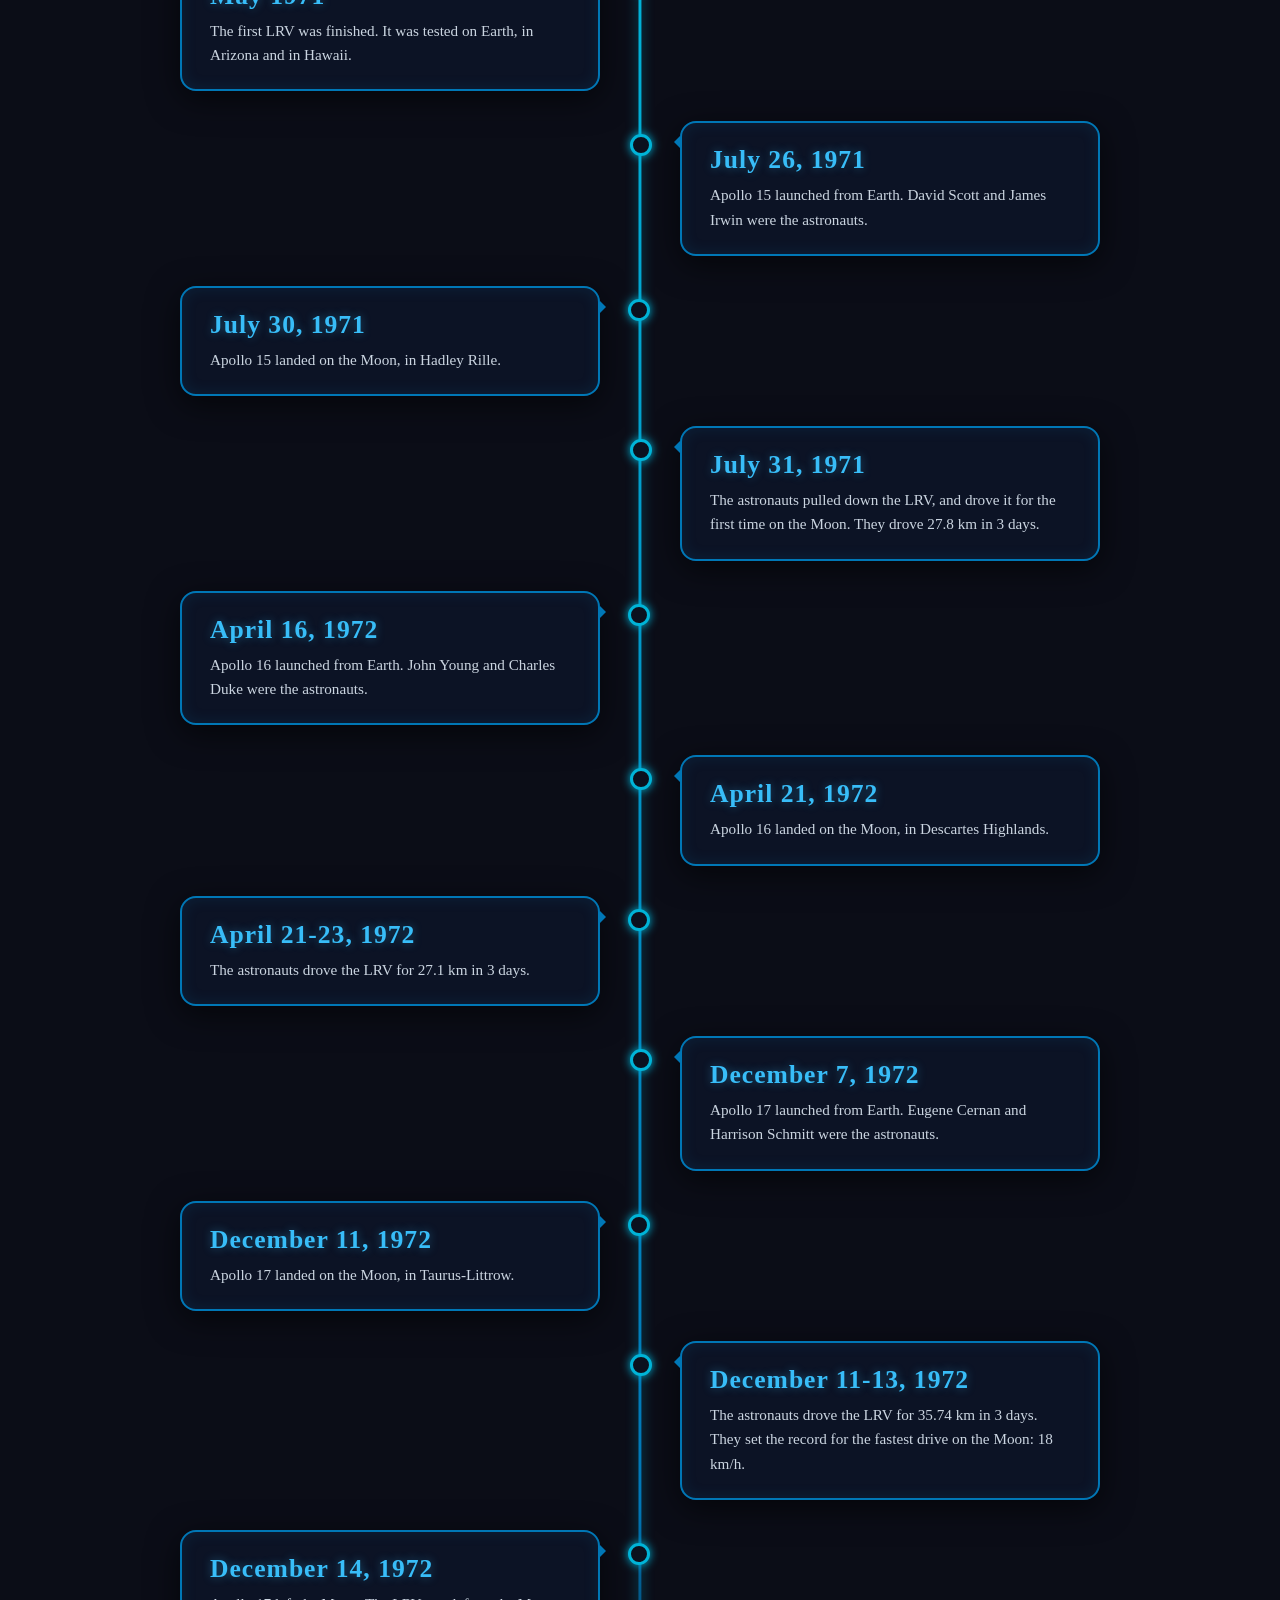
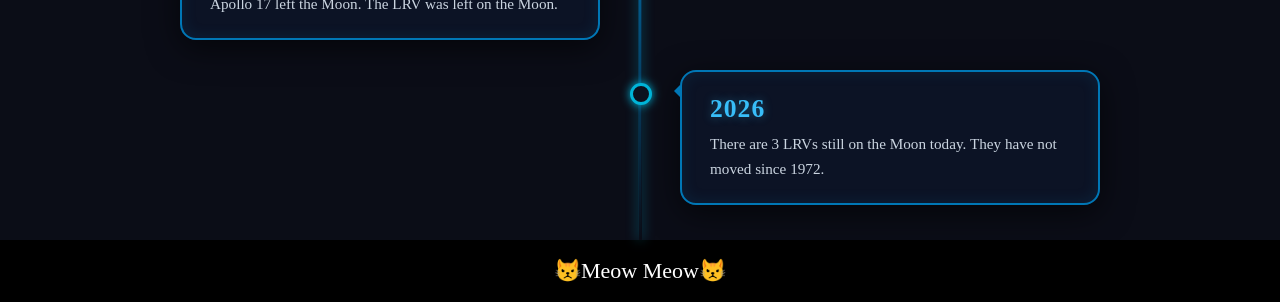
==== commit c2bafc0c: "Update Appollo.html" ====
--- a/Appollo.html
+++ b/Appollo.html
@@ -4,13 +4,13 @@
     <meta charset="UTF-8">
     <meta name="viewport" content="width=device-width, initial-scale=1.0">
     <title>Apollo Lunar Rover</title>
-    <link rel="icon" href="NASA (artemis __)-Photoroom.png">
+    <link rel="icon" href="After edit.png">
     <link rel="stylesheet" href="Style-Appollo.css">
 </head>
 
 <body>
     <header>
-        <img src="NASA (artemis __)-Photoroom.png"> 
+        <img src="After edit.png"> 
         <h1>Apollo Lunar Rover</h1> 
 
 
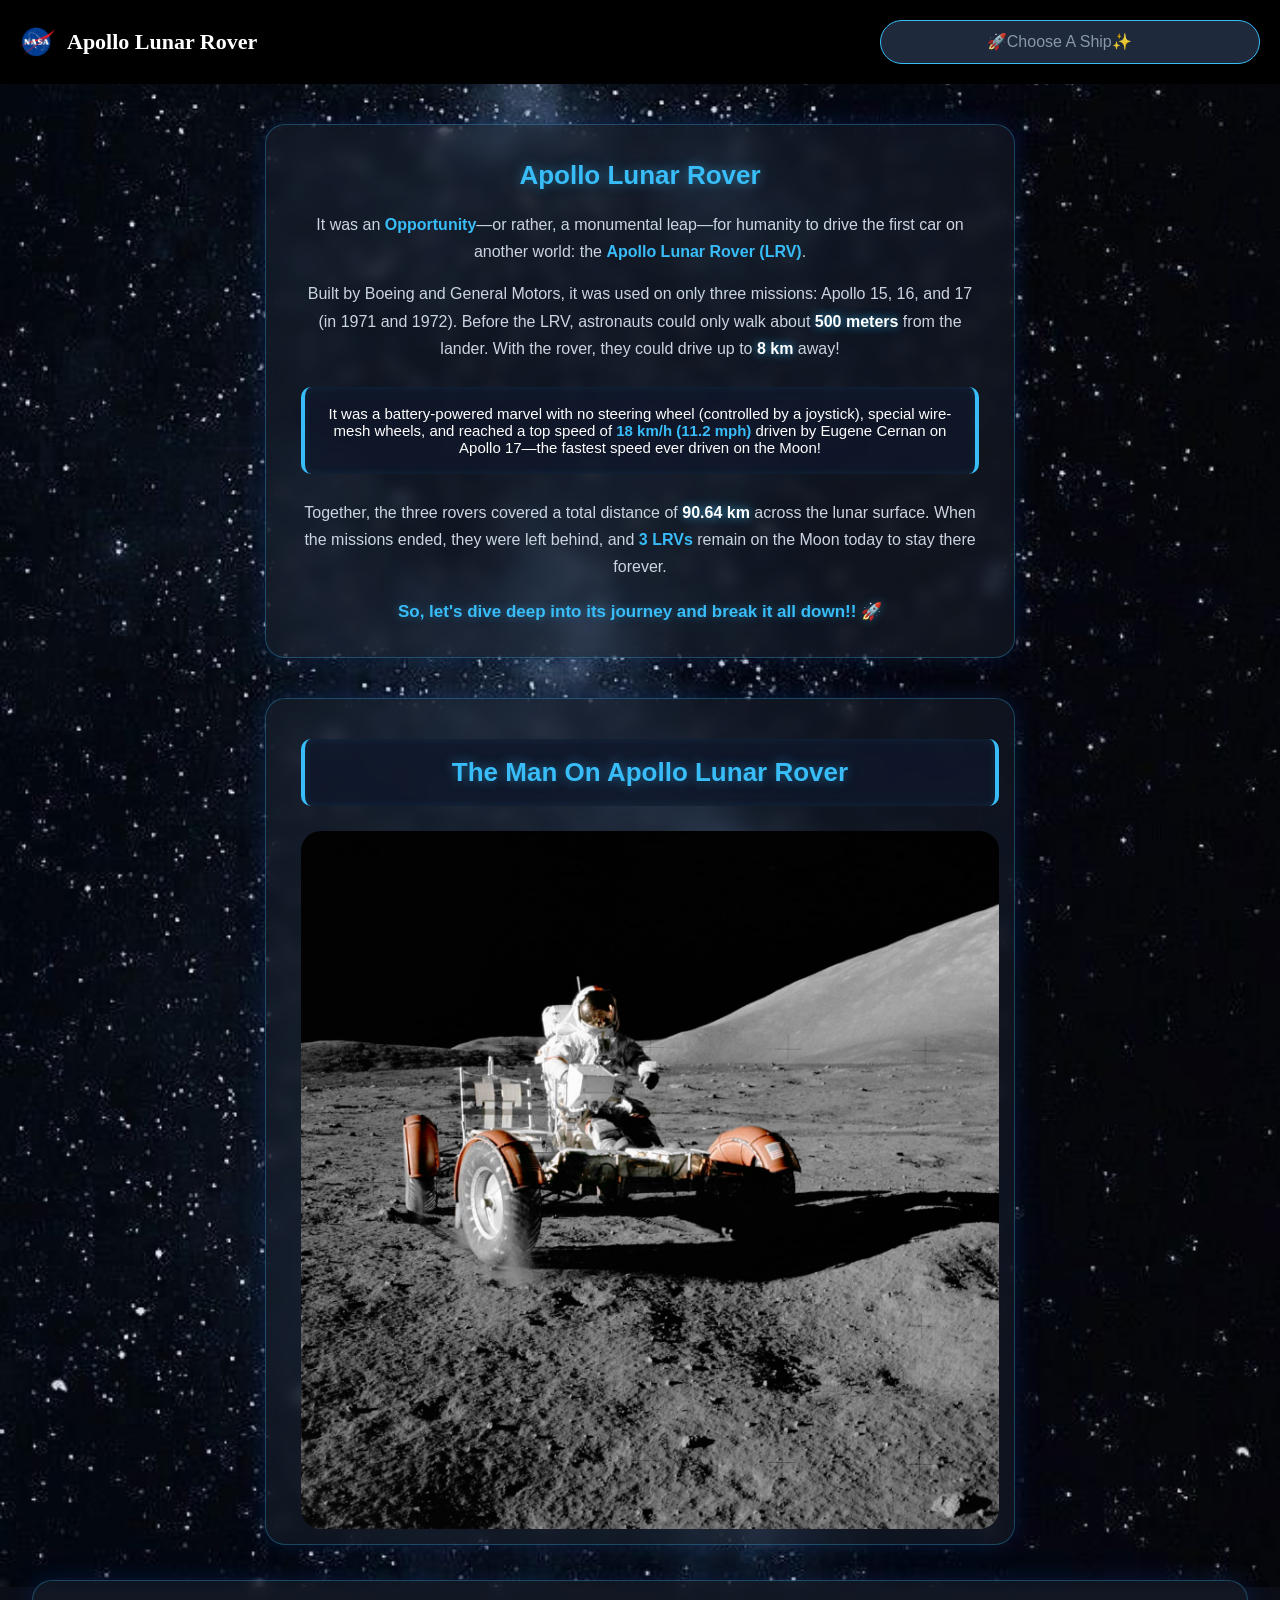
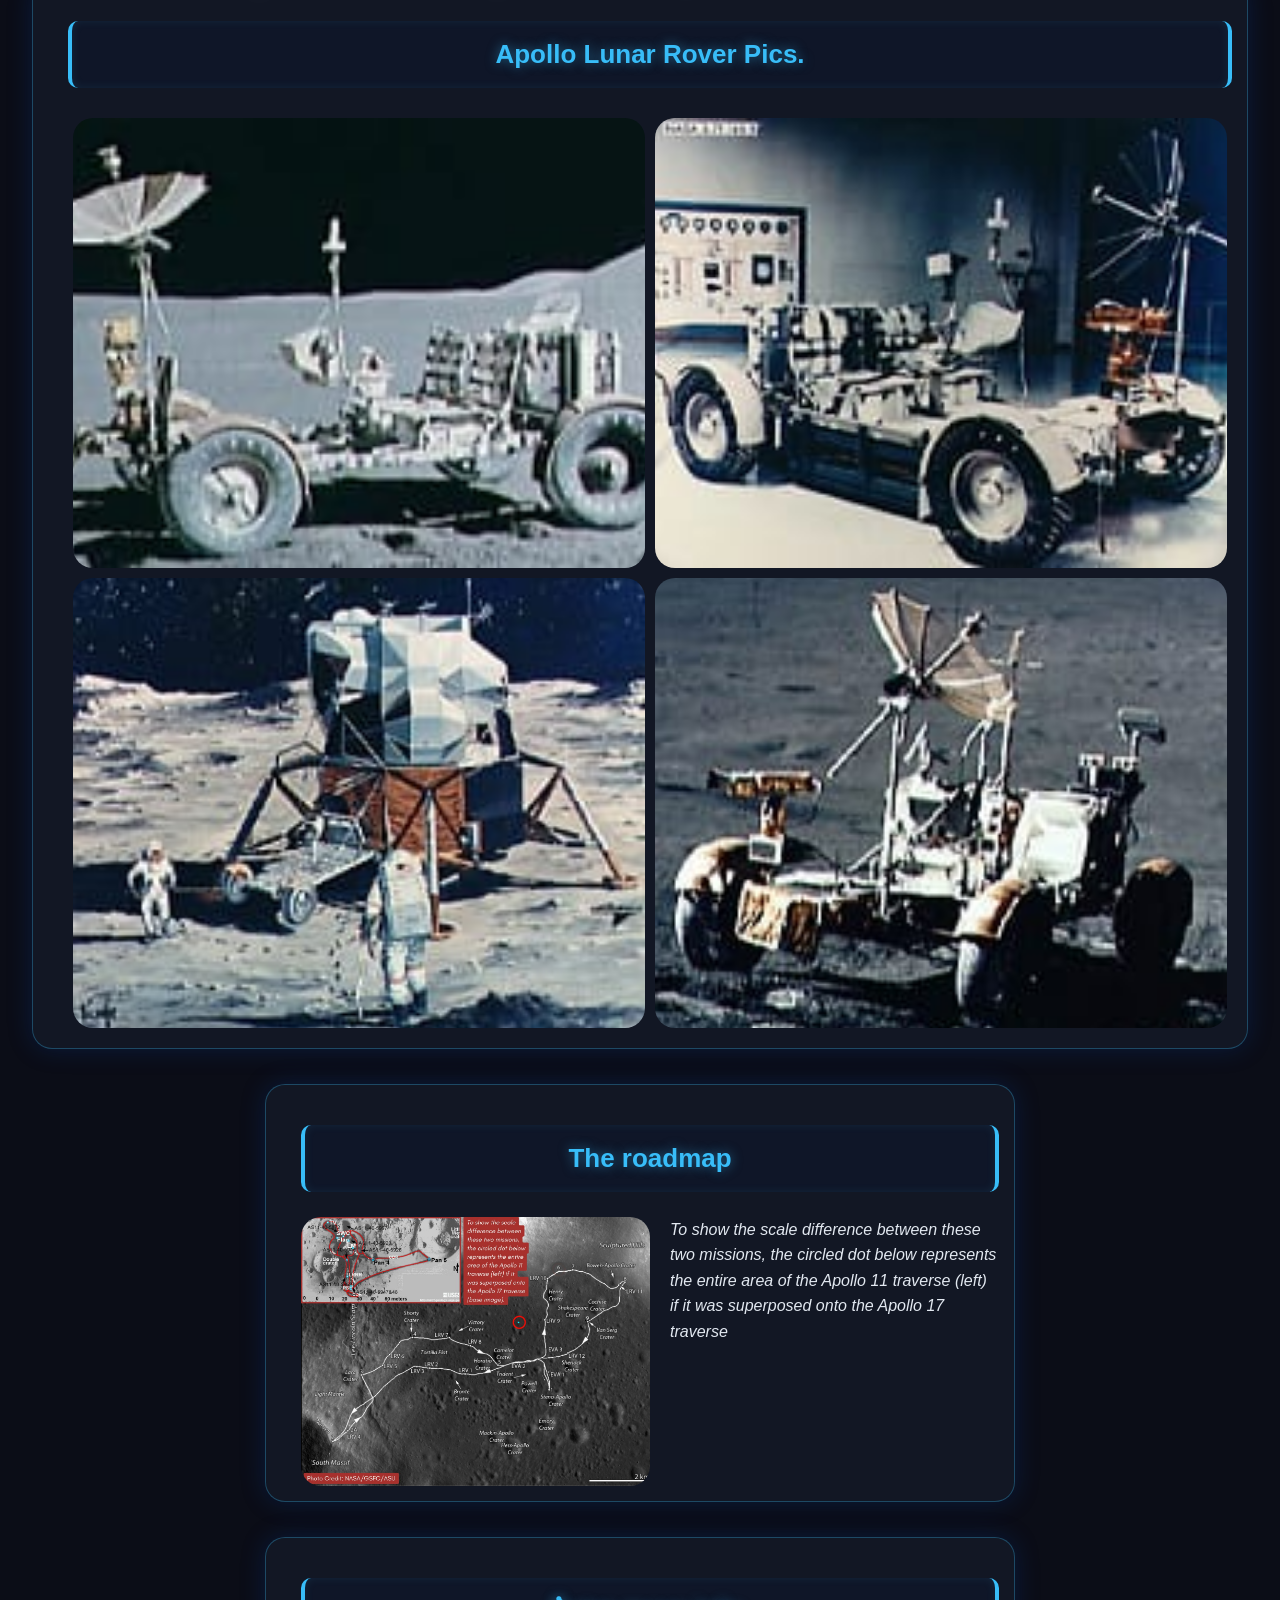
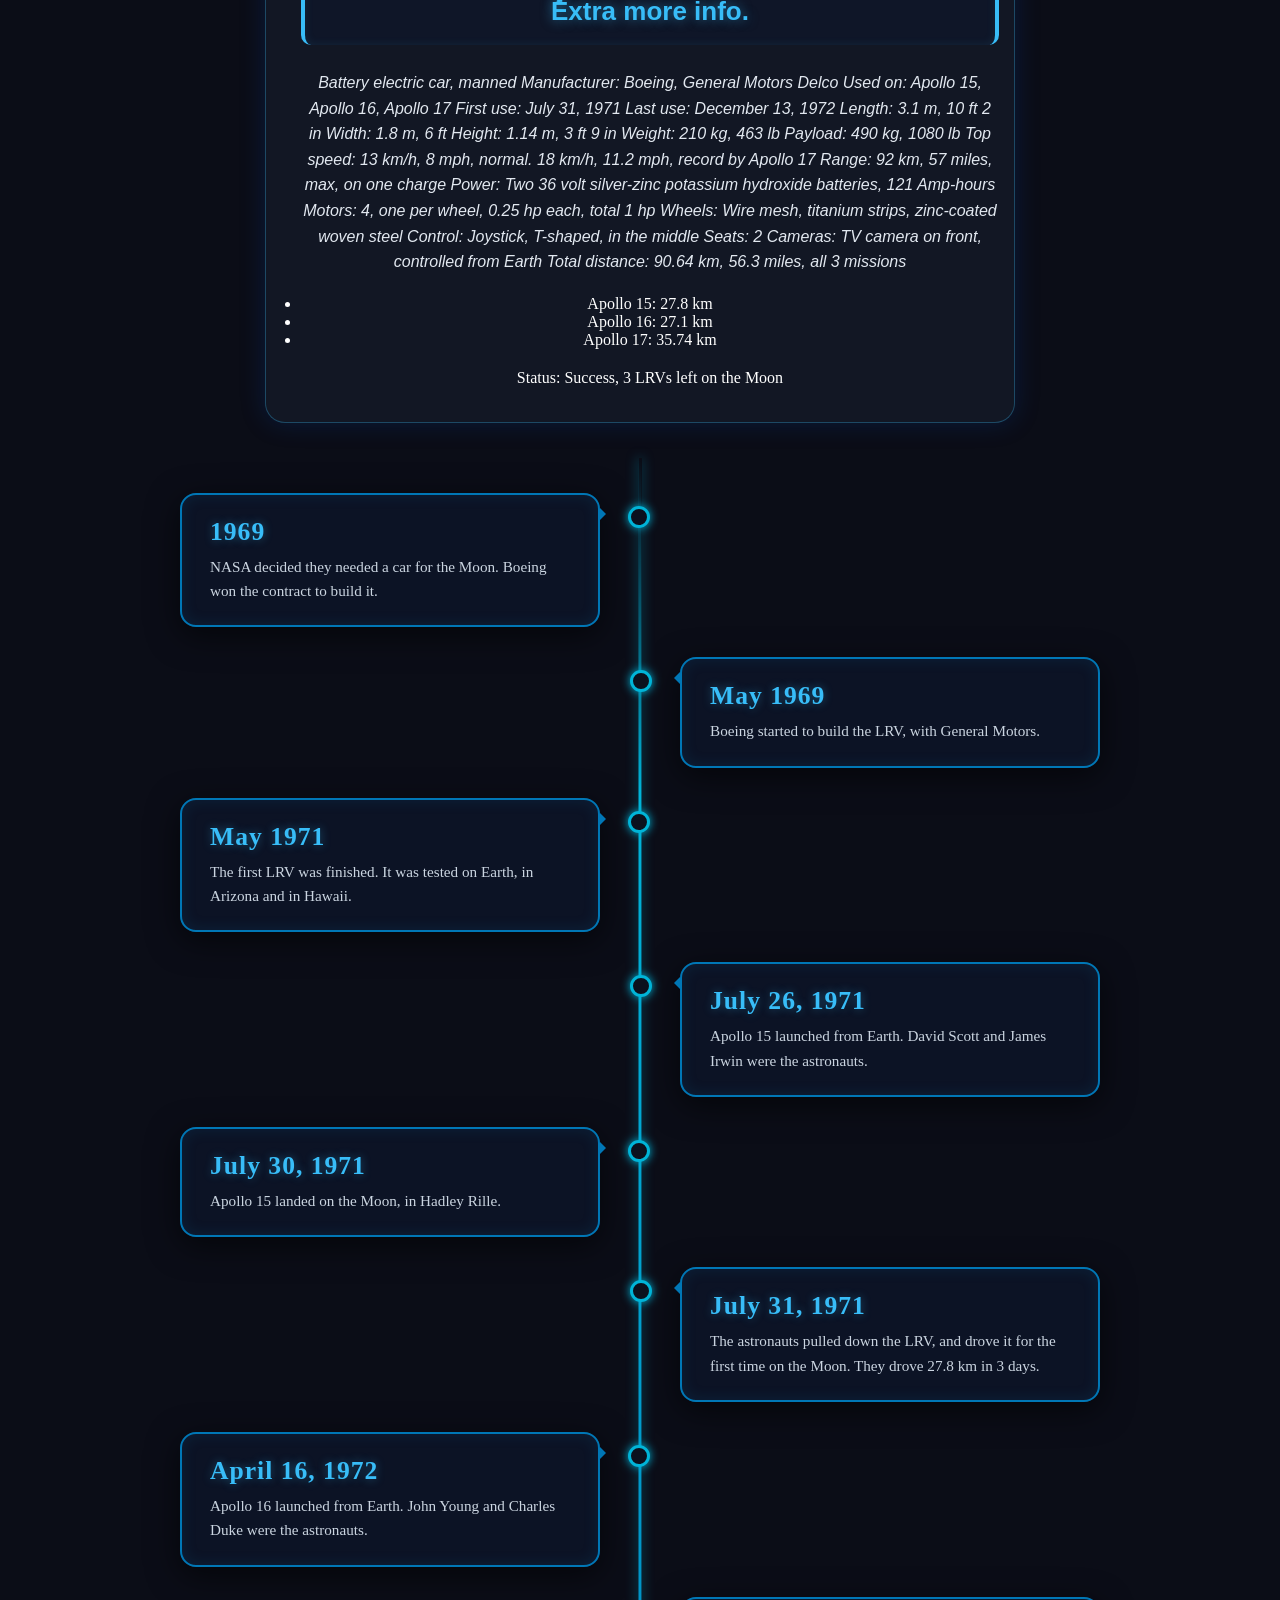
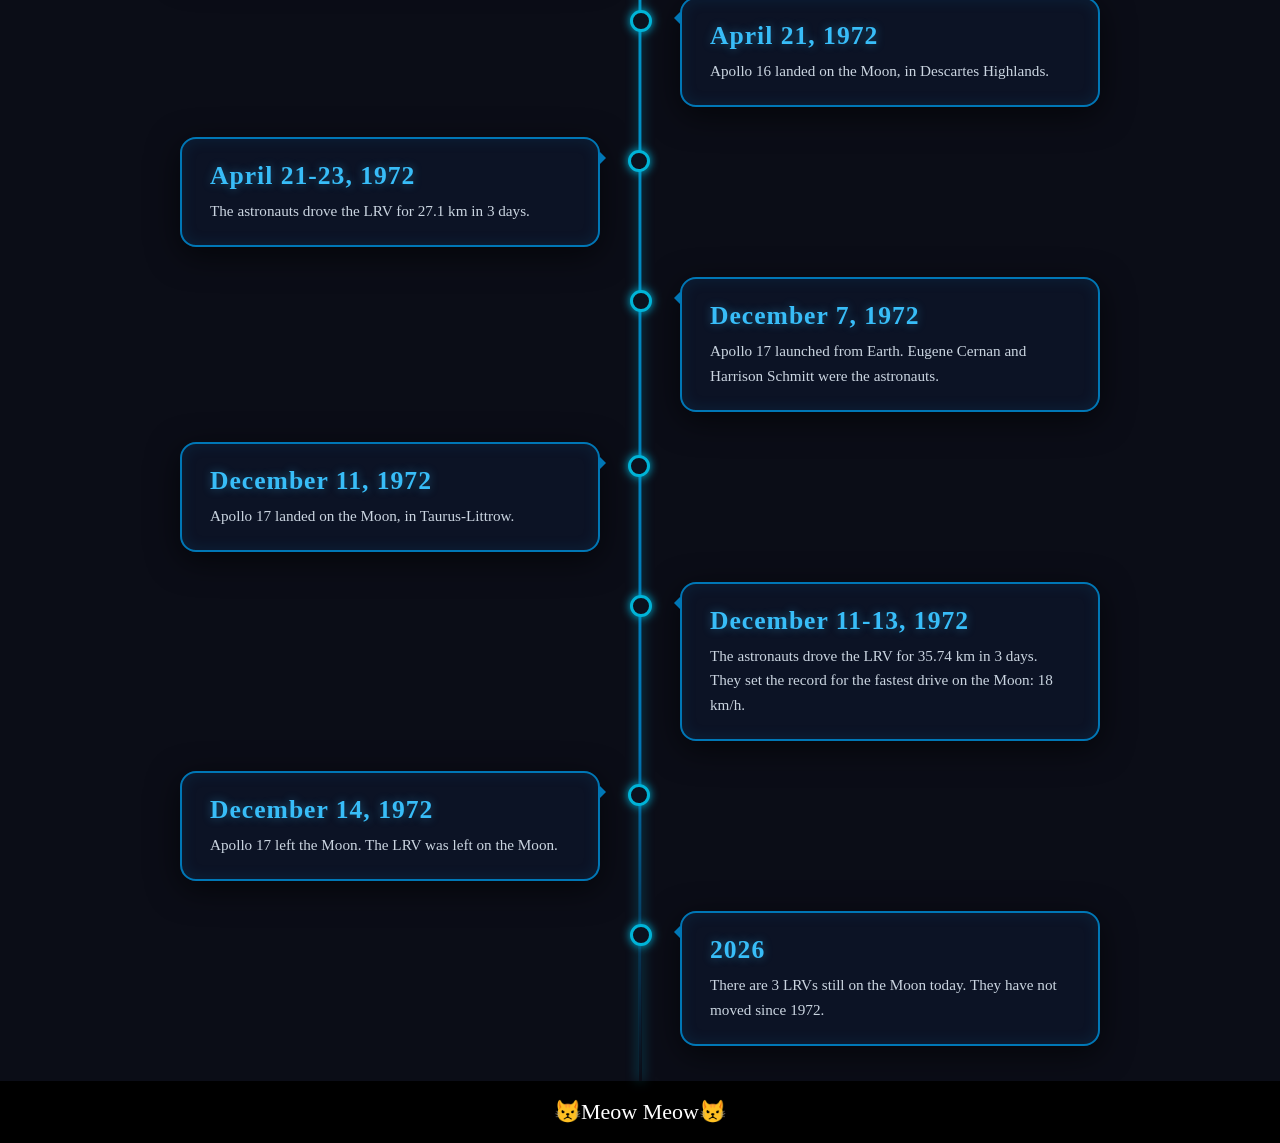
==== commit 052f9db6: "Update Appollo.html" ====
--- a/Appollo.html
+++ b/Appollo.html
@@ -87,17 +87,17 @@
     <!-- pic1 -->
     <center><div class="Detailed-box">
         <h2 class="details-text">The Man On Apollo Lunar Rover</h2>
-        <img class="details" src="E:\Nasa\Website\Pics of Apollo\Appollo Pics (4).jpeg">
+        <img class="details" src="Pics of Apollo/Appollo Pics (4).jpeg">
     </div></center>
 
     <!-- pics2 of hover -->
     <center><div class="oprtunity-Hover">
         <div class="Text"> <h2 class="Opportunity-Hover-text">Apollo Lunar Rover Pics.</h2></div>
         <div class="two-pic1">
-        <img class="details1" src="E:\Nasa\Website\Pics of Apollo\Appollo Pics (5).jpeg">
+        <img class="details1" src="Pics of Apollo/Appollo Pics (5).jpeg">
         <img class="details1" src="Pics of Apollo/Appollo Pics (2).jpeg">
-        <img class="details1" src="E:\Nasa\Website\Pics of Apollo\Appollo Pics (3).jpeg">
-        <img class="details1" src="E:\Nasa\Website\Pics of Apollo\Appollo Pics (1).jpeg">     
+        <img class="details1" src="Pics of Apollo/Appollo Pics (3).jpeg">
+        <img class="details1" src="Pics of Apollo/Appollo Pics (1).jpeg">     
         </div>
     </div></center>
 
@@ -105,7 +105,7 @@
     <center><div class="Roadmap-box">
         <h2 class="Roadmap-text">The roadmap</h2>
         <dev class="Talk-img">
-            <img class="roadmap" src="E:\Nasa\Website\Pics of Apollo\Roadmap.jpeg">
+            <img class="roadmap" src="Pics of Apollo/Roadmap.jpeg">
             <p class="Roadmap-talk">
                 To show the scale difference between these two missions, the circled
                  dot below represents the entire area of the Apollo 11 traverse (left)
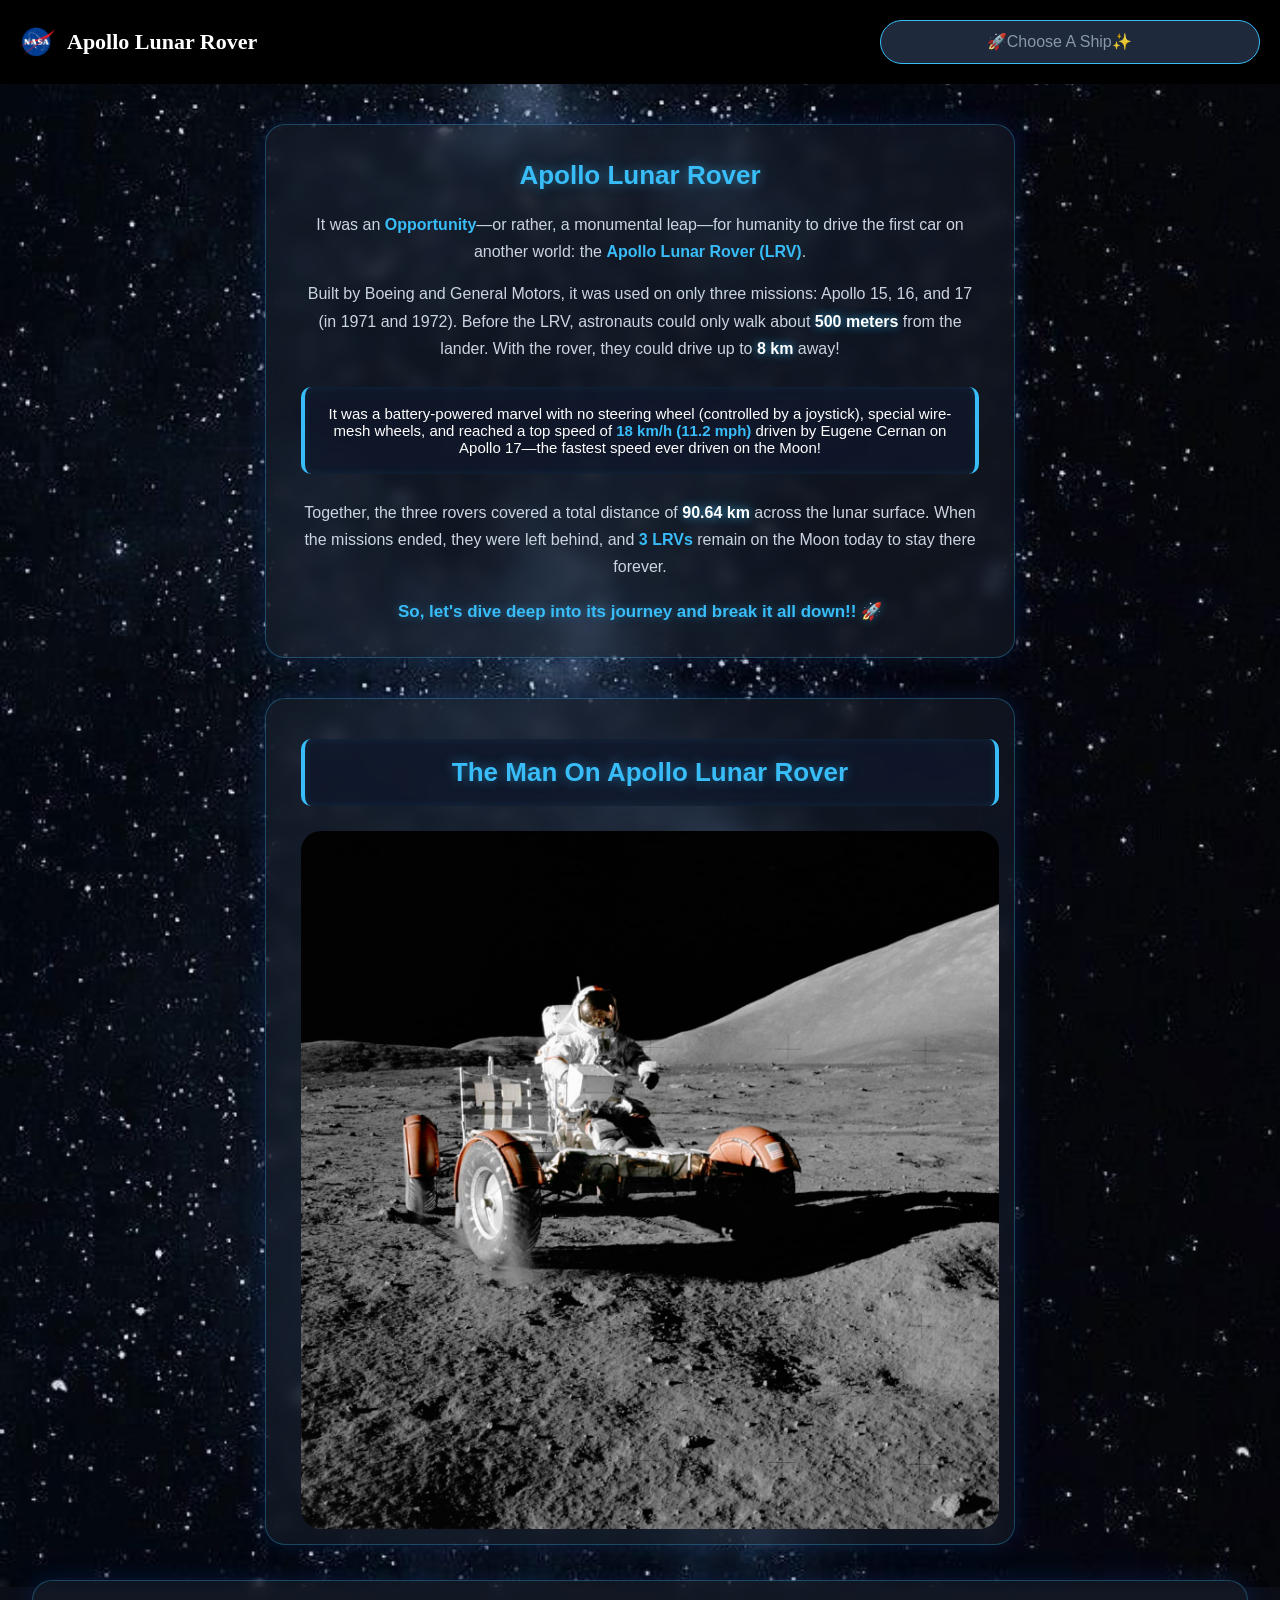
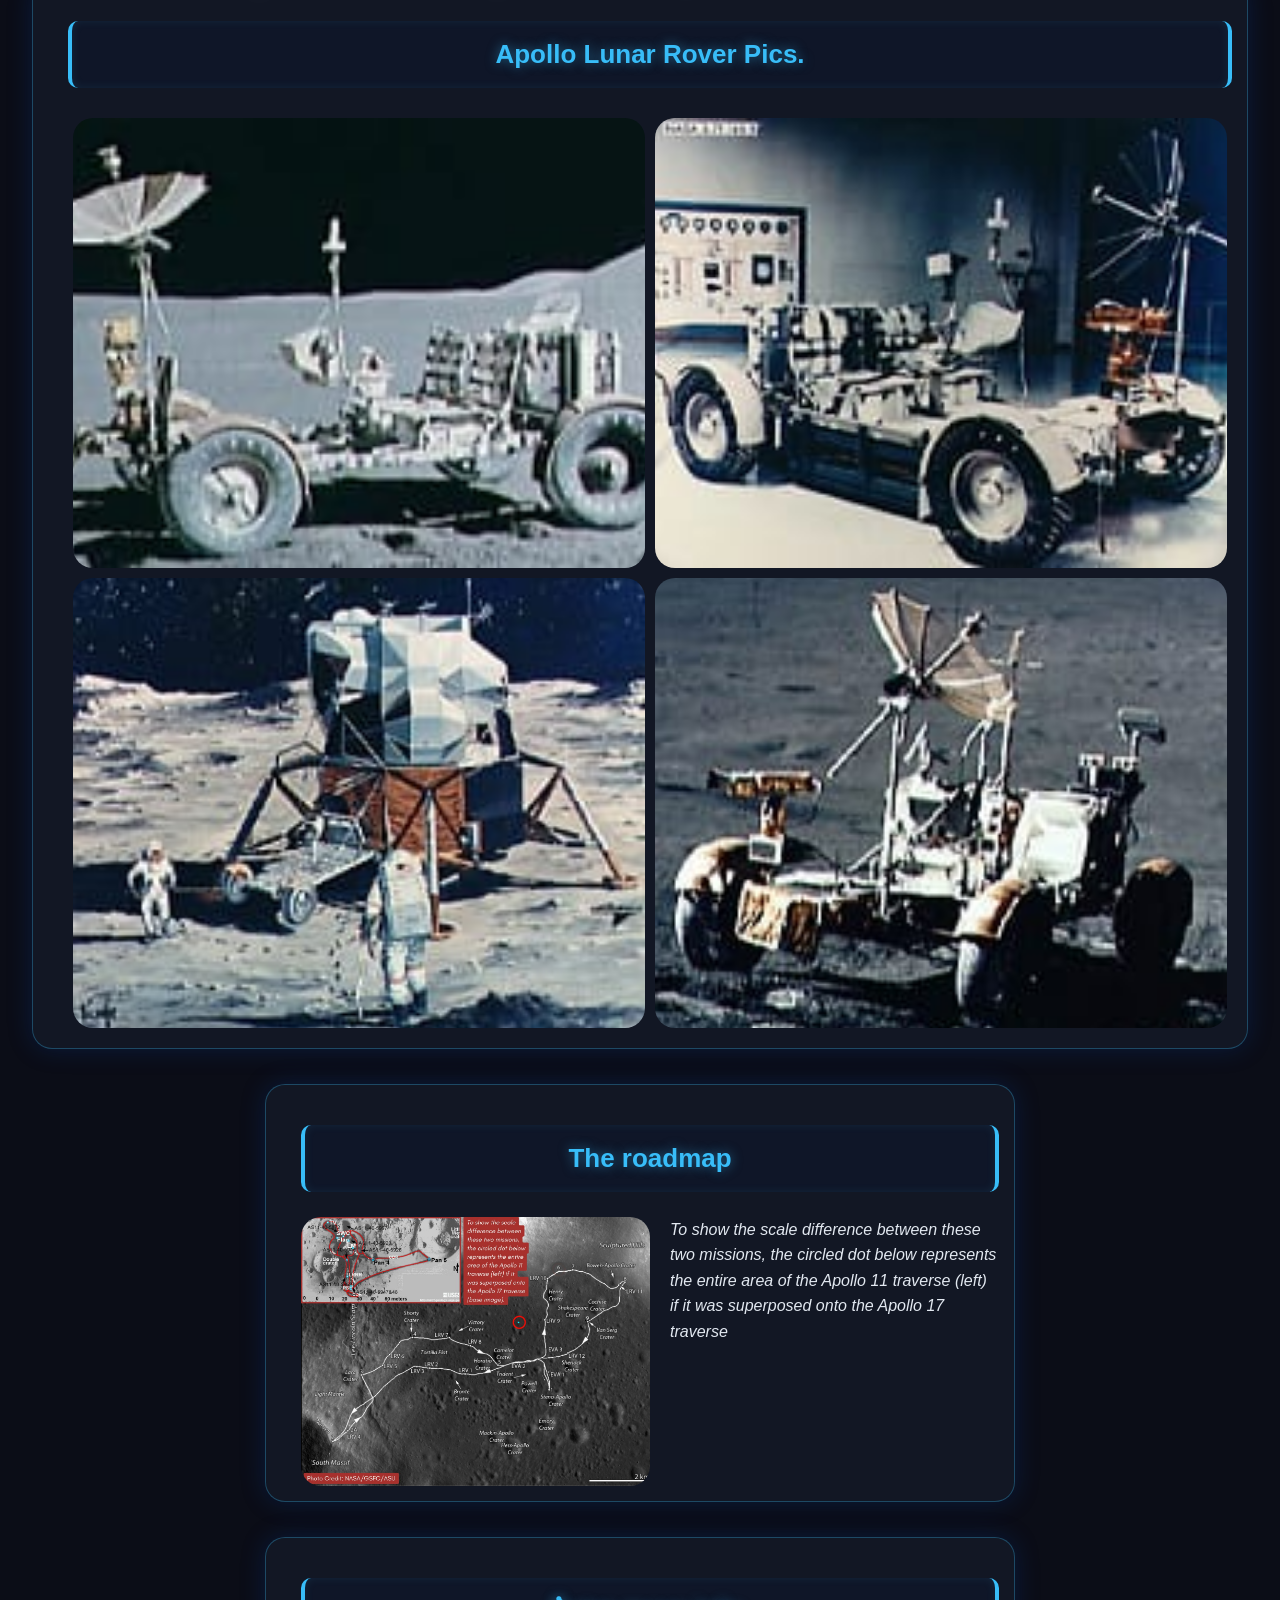
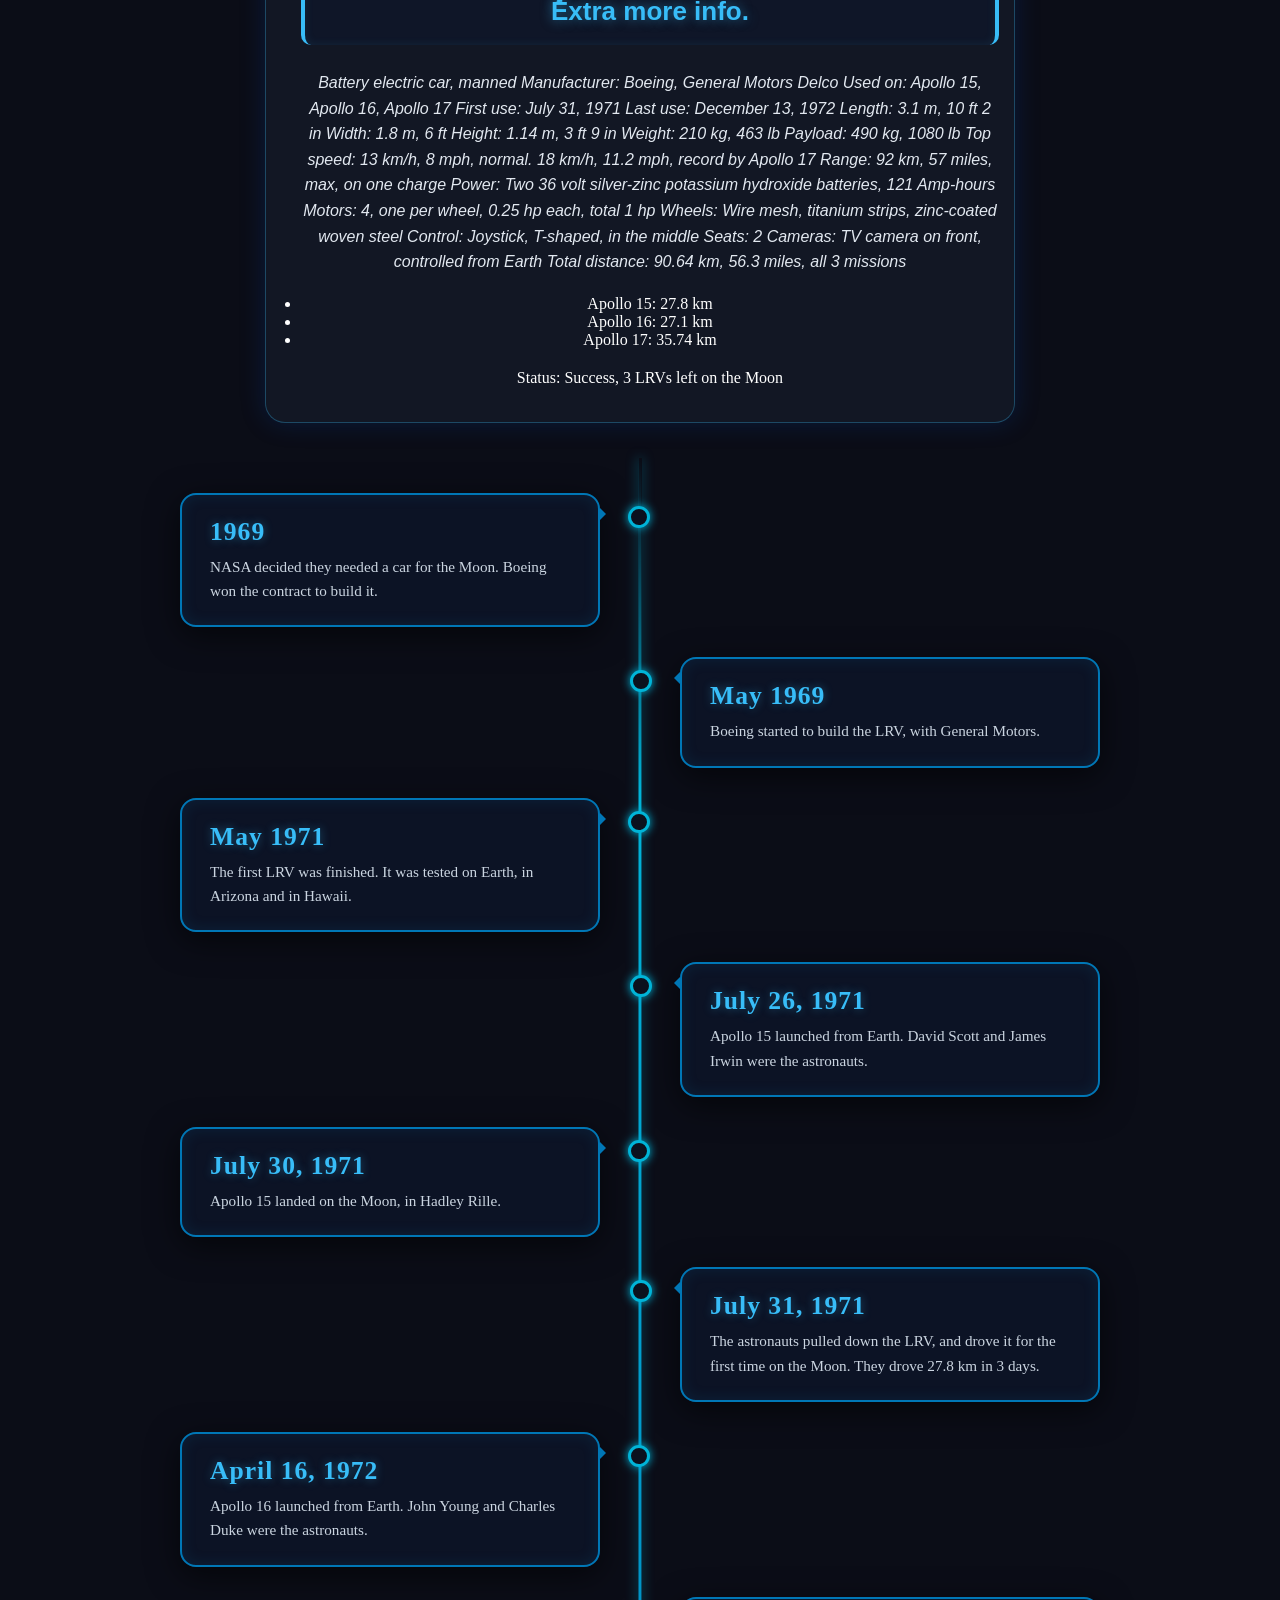
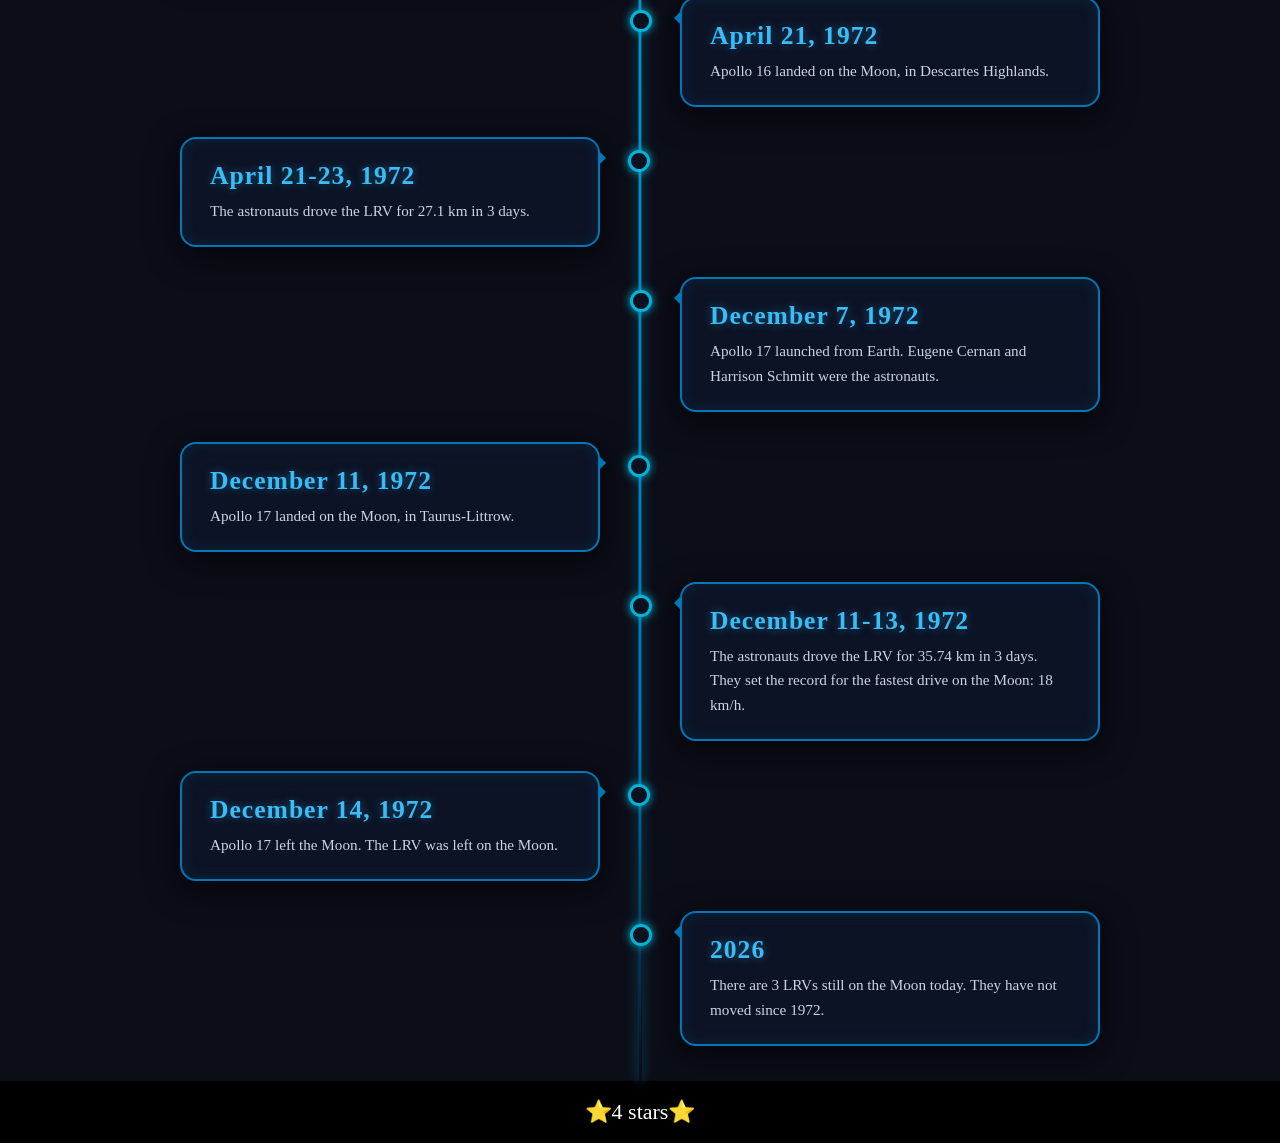
==== commit d890d2bb: "Update Appollo.html" ====
--- a/Appollo.html
+++ b/Appollo.html
@@ -253,7 +253,7 @@
 
 <!-- footer -->
     <footer>
-        <p>😾Meow Meow😾</p>
+        <p>⭐4 stars⭐</p>
 
     </footer>
 
